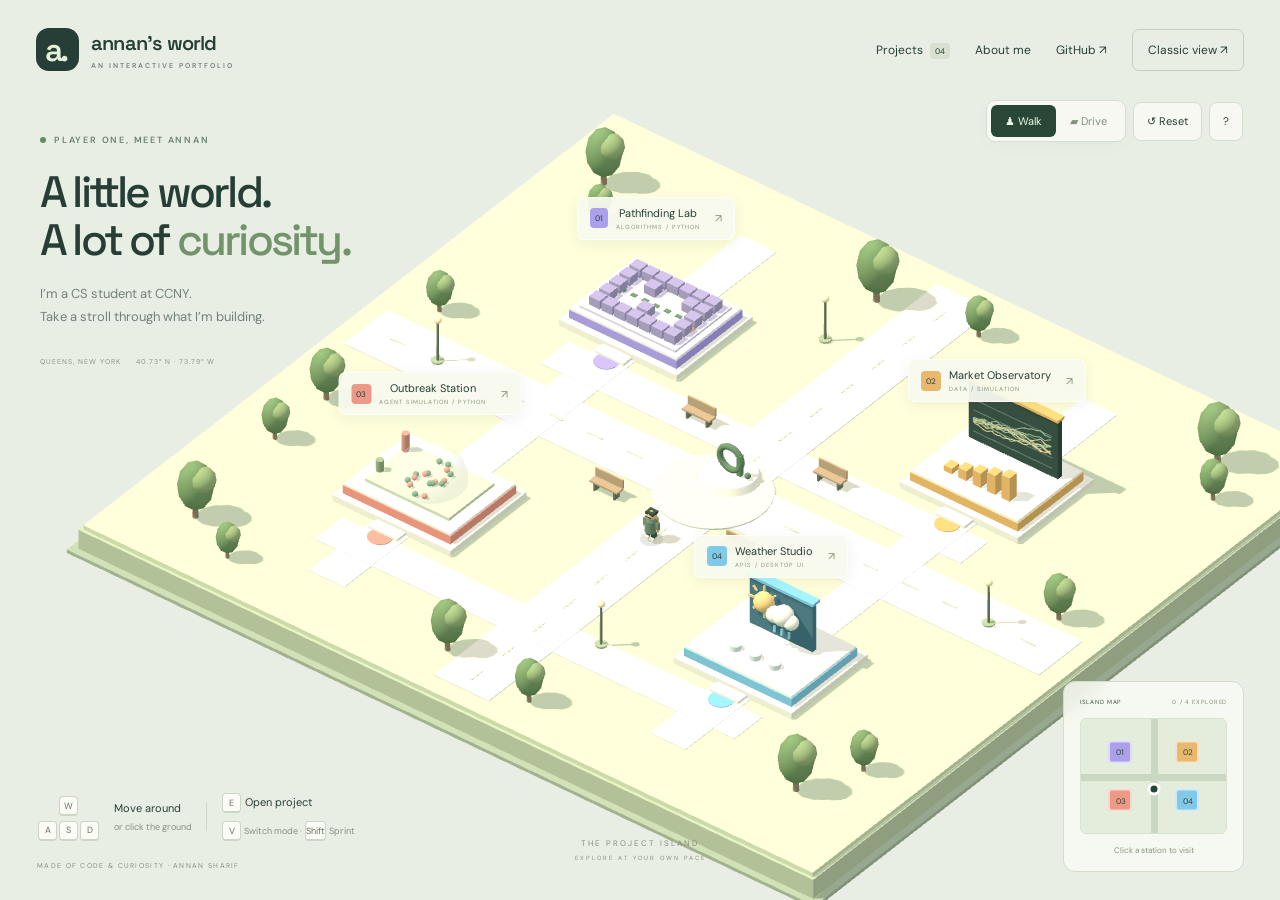
==== index.html @ a44e32b4 "Add files via upload" ====
<!doctype html>
<html lang="en"><head><meta charset="UTF-8"><meta name="viewport" content="width=device-width,initial-scale=1">
<script>
  // Phones start with the classic portfolio. An explicit choice opens 3D.
  const requestedView = new URLSearchParams(window.location.search).get('view');
  const isMobile = window.matchMedia('(pointer: coarse)').matches &&
    window.matchMedia('(max-width: 800px), (max-width: 1000px) and (max-height: 500px)').matches;
  if (isMobile && requestedView !== '3d') {
    const classicUrl = new URL('classic.html', window.location.href);
    classicUrl.search = window.location.search;
    classicUrl.hash = window.location.hash;
    window.location.replace(classicUrl.href);
  }
</script>
<meta name="theme-color" content="#e9eee5"><meta name="description" content="Explore Annan Sharif’s interactive 3D portfolio. Walk or drive between projects in algorithms, simulation, and APIs."><title>Annan’s World — Interactive Portfolio</title><link rel="stylesheet" href="world.css"></head><body>
<div id="world" tabindex="0" role="region" aria-label="3D project island. Use WASD or arrow keys to move, E to open a nearby project, and V to switch between walking and driving."></div>
<header class="topbar"><a class="brand" href="index.html"><span class="brand-icon">a.</span><span>annan’s world<small>AN INTERACTIVE PORTFOLIO</small></span></a><nav aria-label="Portfolio navigation"><button id="projects-button">Projects <span>04</span></button><button id="about-button">About me</button><a href="https://github.com/annan947" target="_blank" rel="noopener noreferrer">GitHub ↗</a><a class="classic-link" href="classic.html">Classic view ↗</a></nav></header>
<aside class="intro"><p class="eyebrow"><i></i> PLAYER ONE, MEET ANNAN</p><h1>A little world.<br>A lot of <em>curiosity.</em></h1><p>I’m a CS student at CCNY.<br>Take a stroll through what I’m building.</p><div class="intro-line"><span>QUEENS, NEW YORK</span><span>40.73° N · 73.79° W</span></div></aside>
<div id="labels" aria-label="Project stations"></div>
<div class="world-caption"><span>THE PROJECT ISLAND</span><span>EXPLORE AT YOUR OWN PACE</span></div>
<div class="toolbar"><div class="mode-picker" aria-label="Movement mode"><button id="walk" class="active" aria-pressed="true">♟ Walk</button><button id="drive" aria-pressed="false">▰ Drive</button></div><button id="reset" title="Return to the center">↺ <span>Reset</span></button><button id="soundless-help" aria-label="Show controls">?</button></div>
<div class="bottom-left"><div class="controls"><div><kbd>W</kbd><div><kbd>A</kbd><kbd>S</kbd><kbd>D</kbd></div></div><p>Move around<span>or click the ground</span></p><div class="control-divider"></div><p><kbd>E</kbd> Open project<span><kbd>V</kbd> Switch mode · <kbd>Shift</kbd> Sprint</span></p></div><span class="footnote">MADE OF CODE & CURIOSITY · ANNAN SHARIF</span></div>
<div id="nearby" hidden><span id="nearby-title"></span><button id="interact">Explore project <kbd>E</kbd> ↗</button></div>
<aside class="minimap"><div class="map-heading"><span>ISLAND MAP</span><span id="visited">0 / 4 EXPLORED</span></div><div class="map"><div class="map-road horizontal"></div><div class="map-road vertical"></div><div id="map-stations"></div><span id="map-player"></span></div><p>Click a station to visit</p></aside>
<div class="touch-pad" aria-label="Touch movement"><button data-key="ArrowUp" aria-label="Move forward">↑</button><div><button data-key="ArrowLeft" aria-label="Move left">←</button><button data-key="ArrowDown" aria-label="Move backward">↓</button><button data-key="ArrowRight" aria-label="Move right">→</button></div></div>
<div id="loading"><span class="loading-mark">a.</span><p id="loading-text">Growing a little world…</p><a href="classic.html">Prefer a regular portfolio? ↗</a></div>
<dialog id="details"><button class="close" aria-label="Close dialog">×</button><div id="dialog-content"></div></dialog>
<noscript><div class="no-js">This 3D world needs JavaScript. <a href="classic.html">View the classic portfolio →</a></div></noscript>
<script type="module" src="world.js"></script><script>setTimeout(()=>{const t=document.getElementById('loading-text');if(t)t.textContent='If the world is taking a while, try the classic portfolio below.'},15000)</script>
</body></html>
---- world.css ----
@import url('https://fonts.googleapis.com/css2?family=DM+Sans:wght@400;500;600;700&family=Space+Grotesk:wght@400;500;600;700&display=swap');
:root{--ink:#263e35;--muted:#738178;--paper:#f8faf4;--border:#d4ddd0}*{box-sizing:border-box}body{margin:0;color:var(--ink);background:#e9eee5;font-family:'DM Sans',Arial,sans-serif;overflow:hidden}button,a{-webkit-tap-highlight-color:transparent}button{font:inherit;color:inherit;cursor:pointer}a{color:inherit;text-decoration:none}button:focus-visible,a:focus-visible,#world:focus-visible{outline:3px solid #438a76;outline-offset:4px}#world{position:fixed;inset:0;outline:none}#world canvas{display:block;width:100%;height:100%;touch-action:none}.topbar{position:absolute;top:28px;left:36px;right:36px;display:flex;justify-content:space-between;align-items:center;z-index:4;gap:20px}.brand{display:flex;gap:12px;align-items:center;font-family:'Space Grotesk',sans-serif;font-weight:600;font-size:20px;letter-spacing:-.8px}.brand-icon{background:var(--ink);color:#e6f1d9;width:43px;height:43px;border-radius:13px;display:grid;place-items:center;font-size:32px;letter-spacing:-3px;padding-right:4px}.brand small{display:block;font-family:'DM Sans',sans-serif;font-size:7px;letter-spacing:2px;margin-top:5px;color:var(--muted)}nav{display:flex;align-items:center;gap:25px;font-size:12px}nav button{background:none;border:0;padding:8px 0}nav span{font-size:8px;padding:3px 5px;background:#d7e0d1;border-radius:4px;margin-left:4px}.classic-link{border:1px solid #c2cec0;border-radius:7px;padding:12px 15px}.intro{position:absolute;top:125px;left:40px;pointer-events:none;z-index:2;width:320px}.eyebrow{font-size:9px;letter-spacing:1.8px;font-weight:600;color:#6c8171;display:flex;gap:8px;align-items:center}.eyebrow i{width:6px;height:6px;border-radius:50%;background:#608c64}h1,h2,h3{font-family:'Space Grotesk',Arial,sans-serif}h1{font-size:44px;letter-spacing:-2.8px;font-weight:500;line-height:1.1;margin:22px 0 17px}h1 em{font-style:normal;color:#73936a}.intro>p:not(.eyebrow){font-size:13px;color:#738178;line-height:1.8}.intro-line{display:flex;gap:15px;padding-top:15px;font-size:7px;letter-spacing:1px;color:#899485}.world-caption{position:absolute;left:50%;bottom:38px;transform:translateX(-50%);text-align:center;pointer-events:none}.world-caption span{display:block;font-size:8px;letter-spacing:2px;color:#82917e;margin-top:6px}.world-caption span:last-child{font-size:6px}.toolbar{position:absolute;right:37px;top:100px;display:flex;gap:7px;align-items:center;z-index:4}.mode-picker{padding:4px;background:#f8faf4d9;border:1px solid #d3decf;display:flex;border-radius:9px;box-shadow:0 4px 15px #52694e08}.mode-picker button{border:0;background:none;font-size:11px;padding:9px 14px;border-radius:6px;color:#81917c}.mode-picker button.active{background:#294737;color:#f0f7e7}.toolbar>button{background:#f8faf4d9;border:1px solid #d3decf;border-radius:8px;height:39px;padding:0 13px;font-size:11px}.bottom-left{position:absolute;bottom:30px;left:37px}.controls{display:flex;align-items:center;gap:14px}.controls>div:first-child{text-align:center}kbd{font-family:inherit;font-size:9px;display:inline-grid;place-items:center;background:#fbfcf5;border:1px solid #ccd6c5;border-bottom-width:2px;border-radius:4px;min-width:19px;height:20px;margin:1px;color:#65735d}.controls p{font-size:11px;margin:0}.controls p span{display:block;font-size:9px;color:#84907e;margin-top:6px}.control-divider{height:28px;width:1px;background:#cdd7c6}.footnote{display:block;margin-top:19px;font-size:7px;letter-spacing:1.3px;color:#84917e}.minimap{position:absolute;bottom:28px;right:36px;background:#f9fbf3db;border:1px solid #d2ddcc;backdrop-filter:blur(8px);padding:16px;border-radius:12px;width:181px;z-index:3}.map-heading{display:flex;justify-content:space-between;font-size:6px;letter-spacing:.7px;color:#829079}.map-heading span:first-child{color:#425440}.map{position:relative;height:116px;background:#e4eddc;border:1px solid #d9e3d1;border-radius:6px;margin-top:12px;overflow:hidden}.map-road{position:absolute;background:#c9d7c3}.map-road.horizontal{left:0;right:0;top:48%;height:7px}.map-road.vertical{top:0;bottom:0;left:48%;width:7px}.map button{position:absolute;transform:translate(-50%,-50%);width:24px;height:23px;border-radius:4px;border:2px solid #fff9;font-size:8px;color:#344237}.map button:hover{outline:2px solid #688a58}#map-player{position:absolute;width:7px;height:7px;background:#234732;box-shadow:0 0 0 3px #fff;border-radius:50%;transform:translate(-50%,-50%);pointer-events:none}.minimap p{font-size:8px;text-align:center;margin:11px 0 0;color:#85947d}#labels{position:fixed;inset:0;pointer-events:none;z-index:2}.station-label{position:absolute;transform:translate(-50%,-100%);display:flex;align-items:center;gap:8px;border:1px solid #ffffffb0;background:#f8faf0f0;box-shadow:0 4px 14px #3b523c14;border-radius:7px;padding:8px 12px;white-space:nowrap;pointer-events:auto;transition:box-shadow .2s;font-size:11px}.station-label:hover{box-shadow:0 4px 20px #3b523c38}.station-label .number{font-size:8px;background:var(--station-color);padding:5px;border-radius:4px}.station-label small{display:block;font-size:6px;letter-spacing:1px;color:#87937d;text-align:left;margin-top:3px}.station-label>span:last-child{color:#829373;margin-left:7px}#nearby{position:absolute;left:50%;bottom:95px;transform:translateX(-50%);z-index:5;text-align:center;background:#233e31ed;color:#f6faef;padding:13px 16px;border-radius:12px;box-shadow:0 10px 30px #243c3522}#nearby>span{display:block;font-size:9px;letter-spacing:1px;margin-bottom:8px;color:#baccae}#nearby button{border:0;border-radius:6px;background:#d7ecb8;padding:9px 14px;font-size:12px;white-space:nowrap}#nearby kbd{margin-left:12px}.touch-pad{display:none}.no-js{position:fixed;inset:40% 10%;z-index:30;background:white;padding:30px}#loading{position:fixed;inset:0;background:#e9eee5;display:flex;flex-direction:column;align-items:center;justify-content:center;z-index:20;font-size:14px;transition:opacity .4s}#loading.hidden{opacity:0;pointer-events:none}#loading a{font-size:12px;text-decoration:underline;margin-top:20px;color:#728969}.loading-mark{font-family:'Space Grotesk',sans-serif;font-size:70px;letter-spacing:-8px;color:#43634d}dialog{color:var(--ink);background:#f8faf4;border:1px solid #cad8c2;border-radius:18px;padding:36px;width:min(540px,calc(100% - 30px));max-height:85dvh;box-shadow:0 25px 100px #19342633}dialog::backdrop{background:#213a325c;backdrop-filter:blur(7px)}.close{position:absolute;top:12px;right:14px;font-size:26px;background:none;border:0;color:#7d8b74}dialog h2{font-size:32px;letter-spacing:-1.4px;margin:16px 0}dialog p,dialog li{font-size:13px;line-height:1.8;color:#718069}dialog ul{padding-left:18px}dialog li{padding-bottom:8px}.chips{display:flex;gap:6px;flex-wrap:wrap;margin:20px 0}.chips span{border:1px solid #d7e1ce;font-size:9px;padding:6px 9px;border-radius:4px;color:#627654}.repo-link{display:flex;justify-content:space-between;background:#294737;color:#eff7e3;border-radius:7px;padding:14px 17px;margin-top:22px;font-size:13px}.note{font-size:10px!important;border-top:1px solid #dae3d2;padding-top:15px;margin-top:20px}.project-menu{display:grid;gap:8px;margin-top:20px}.project-row{display:flex;gap:12px;align-items:center;text-align:left;border:1px solid #dce4d3;border-radius:8px;padding:14px;background:#fff9}.project-row>span:first-child{padding:10px;border-radius:6px;font-size:11px}.project-row strong{font-size:13px}.project-row small{display:block;font-size:9px;color:#86917d;margin-top:5px}.project-row>span:last-child{margin-left:auto}.about-links{display:flex;gap:20px;margin-top:20px;font-size:12px;text-decoration:underline}@media(max-width:1000px){.intro{top:112px;width:230px}.intro h1{font-size:36px}.intro-line{display:none}.intro>p:not(.eyebrow){font-size:11px}.controls{gap:8px}.world-caption{display:none}.station-label{padding:7px 8px;font-size:10px}.station-label small{display:none}.station-label>span:last-child{display:none}}@media(max-width:650px){.topbar{top:18px;left:18px;right:18px;gap:10px}.brand{font-size:16px}.brand-icon{width:34px;height:34px;font-size:25px}.brand small{font-size:5px;letter-spacing:1px}nav{gap:13px;font-size:10px}nav span,.classic-link,nav #about-button{display:none}.intro{left:20px;top:88px;width:230px}.intro h1{font-size:31px;margin:12px 0;letter-spacing:-1.5px}.intro .eyebrow{font-size:7px;letter-spacing:1px}.intro>p:not(.eyebrow){font-size:10px;line-height:1.6}.toolbar{right:18px;top:85px;flex-direction:column;align-items:end;gap:5px}.mode-picker{display:flex;flex-direction:column}.mode-picker button{font-size:9px;padding:8px 10px}.toolbar>button{height:28px;padding:0 10px}.toolbar>button span{display:none}.bottom-left{display:none}.touch-pad{position:absolute;bottom:26px;left:19px;display:block;text-align:center;z-index:4;touch-action:none}.touch-pad button{border:1px solid #bacbb2;border-radius:9px;width:39px;height:39px;margin:2px;background:#f8fcf1dd;font-size:16px;touch-action:none;user-select:none}.touch-pad button:active{background:#bad59e}.minimap{right:18px;bottom:24px;width:135px;padding:10px;border-radius:9px}.map{height:90px;margin-top:8px}.map-heading{font-size:5px}.minimap p{font-size:7px}.station-label{font-size:8px;gap:5px;padding:6px}.station-label .number{font-size:6px;padding:3px}#nearby{bottom:145px;padding:10px}#nearby>span{font-size:8px}#nearby button{font-size:10px}.map button{width:21px;height:20px}dialog{padding:28px}dialog h2{font-size:27px}}@media(pointer:coarse) and (min-width:651px){.touch-pad{display:block;position:absolute;bottom:28px;left:30px;text-align:center;z-index:5}.touch-pad button{width:42px;height:42px;margin:3px;border:1px solid #bacbb2;background:#f8fcf1dd;border-radius:8px;touch-action:none}.bottom-left{display:none}}@media(prefers-reduced-motion:reduce){*{scroll-behavior:auto;transition:none!important}}
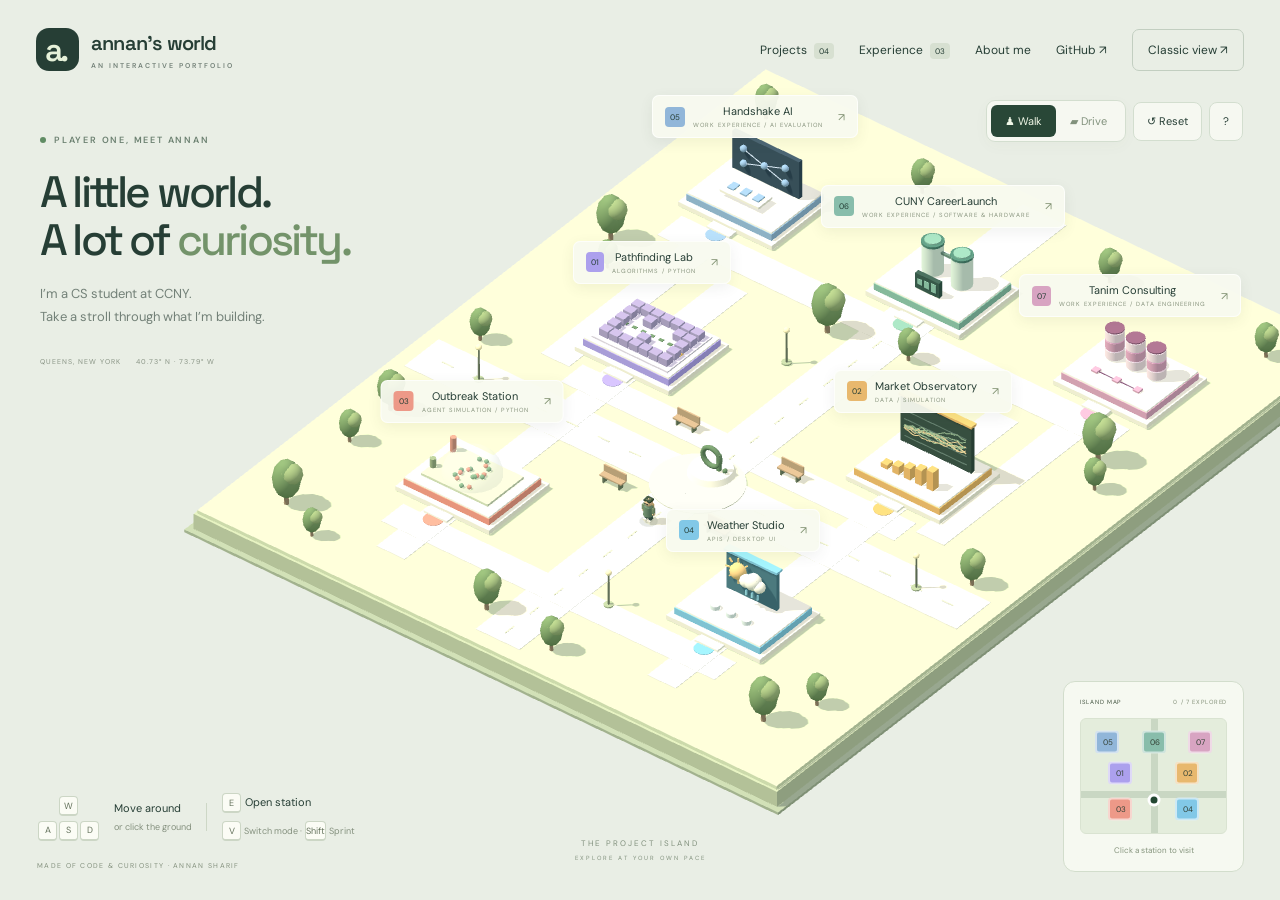
==== commit 8206f065: "Add files via upload" ====
--- a/index.html
+++ b/index.html
@@ -13,15 +13,15 @@
   }
 </script>
 <meta name="theme-color" content="#e9eee5"><meta name="description" content="Explore Annan Sharif’s interactive 3D portfolio. Walk or drive between projects in algorithms, simulation, and APIs."><title>Annan’s World — Interactive Portfolio</title><link rel="stylesheet" href="world.css"></head><body>
-<div id="world" tabindex="0" role="region" aria-label="3D project island. Use WASD or arrow keys to move, E to open a nearby project, and V to switch between walking and driving."></div>
-<header class="topbar"><a class="brand" href="index.html"><span class="brand-icon">a.</span><span>annan’s world<small>AN INTERACTIVE PORTFOLIO</small></span></a><nav aria-label="Portfolio navigation"><button id="projects-button">Projects <span>04</span></button><button id="about-button">About me</button><a href="https://github.com/annan947" target="_blank" rel="noopener noreferrer">GitHub ↗</a><a class="classic-link" href="classic.html">Classic view ↗</a></nav></header>
+<div id="world" tabindex="0" role="region" aria-label="3D portfolio island. Use WASD or arrow keys to move, E to open a nearby station, and V to switch between walking and driving."></div>
+<header class="topbar"><a class="brand" href="index.html"><span class="brand-icon">a.</span><span>annan’s world<small>AN INTERACTIVE PORTFOLIO</small></span></a><nav aria-label="Portfolio navigation"><button id="projects-button">Projects <span>04</span></button><button id="experience-button">Experience <span>03</span></button><button id="about-button">About me</button><a href="https://github.com/annan947" target="_blank" rel="noopener noreferrer">GitHub ↗</a><a class="classic-link" href="classic.html">Classic view ↗</a></nav></header>
 <aside class="intro"><p class="eyebrow"><i></i> PLAYER ONE, MEET ANNAN</p><h1>A little world.<br>A lot of <em>curiosity.</em></h1><p>I’m a CS student at CCNY.<br>Take a stroll through what I’m building.</p><div class="intro-line"><span>QUEENS, NEW YORK</span><span>40.73° N · 73.79° W</span></div></aside>
 <div id="labels" aria-label="Project stations"></div>
 <div class="world-caption"><span>THE PROJECT ISLAND</span><span>EXPLORE AT YOUR OWN PACE</span></div>
 <div class="toolbar"><div class="mode-picker" aria-label="Movement mode"><button id="walk" class="active" aria-pressed="true">♟ Walk</button><button id="drive" aria-pressed="false">▰ Drive</button></div><button id="reset" title="Return to the center">↺ <span>Reset</span></button><button id="soundless-help" aria-label="Show controls">?</button></div>
-<div class="bottom-left"><div class="controls"><div><kbd>W</kbd><div><kbd>A</kbd><kbd>S</kbd><kbd>D</kbd></div></div><p>Move around<span>or click the ground</span></p><div class="control-divider"></div><p><kbd>E</kbd> Open project<span><kbd>V</kbd> Switch mode · <kbd>Shift</kbd> Sprint</span></p></div><span class="footnote">MADE OF CODE & CURIOSITY · ANNAN SHARIF</span></div>
-<div id="nearby" hidden><span id="nearby-title"></span><button id="interact">Explore project <kbd>E</kbd> ↗</button></div>
-<aside class="minimap"><div class="map-heading"><span>ISLAND MAP</span><span id="visited">0 / 4 EXPLORED</span></div><div class="map"><div class="map-road horizontal"></div><div class="map-road vertical"></div><div id="map-stations"></div><span id="map-player"></span></div><p>Click a station to visit</p></aside>
+<div class="bottom-left"><div class="controls"><div><kbd>W</kbd><div><kbd>A</kbd><kbd>S</kbd><kbd>D</kbd></div></div><p>Move around<span>or click the ground</span></p><div class="control-divider"></div><p><kbd>E</kbd> Open station<span><kbd>V</kbd> Switch mode · <kbd>Shift</kbd> Sprint</span></p></div><span class="footnote">MADE OF CODE & CURIOSITY · ANNAN SHARIF</span></div>
+<div id="nearby" hidden><span id="nearby-title"></span><button id="interact">Explore station <kbd>E</kbd> ↗</button></div>
+<aside class="minimap"><div class="map-heading"><span>ISLAND MAP</span><span id="visited">0 / 7 EXPLORED</span></div><div class="map"><div class="map-road horizontal"></div><div class="map-road vertical"></div><div id="map-stations"></div><span id="map-player"></span></div><p>Click a station to visit</p></aside>
 <div class="touch-pad" aria-label="Touch movement"><button data-key="ArrowUp" aria-label="Move forward">↑</button><div><button data-key="ArrowLeft" aria-label="Move left">←</button><button data-key="ArrowDown" aria-label="Move backward">↓</button><button data-key="ArrowRight" aria-label="Move right">→</button></div></div>
 <div id="loading"><span class="loading-mark">a.</span><p id="loading-text">Growing a little world…</p><a href="classic.html">Prefer a regular portfolio? ↗</a></div>
 <dialog id="details"><button class="close" aria-label="Close dialog">×</button><div id="dialog-content"></div></dialog>
--- a/world.css
+++ b/world.css
@@ -1,2 +1,901 @@
 @import url('https://fonts.googleapis.com/css2?family=DM+Sans:wght@400;500;600;700&family=Space+Grotesk:wght@400;500;600;700&display=swap');
-:root{--ink:#263e35;--muted:#738178;--paper:#f8faf4;--border:#d4ddd0}*{box-sizing:border-box}body{margin:0;color:var(--ink);background:#e9eee5;font-family:'DM Sans',Arial,sans-serif;overflow:hidden}button,a{-webkit-tap-highlight-color:transparent}button{font:inherit;color:inherit;cursor:pointer}a{color:inherit;text-decoration:none}button:focus-visible,a:focus-visible,#world:focus-visible{outline:3px solid #438a76;outline-offset:4px}#world{position:fixed;inset:0;outline:none}#world canvas{display:block;width:100%;height:100%;touch-action:none}.topbar{position:absolute;top:28px;left:36px;right:36px;display:flex;justify-content:space-between;align-items:center;z-index:4;gap:20px}.brand{display:flex;gap:12px;align-items:center;font-family:'Space Grotesk',sans-serif;font-weight:600;font-size:20px;letter-spacing:-.8px}.brand-icon{background:var(--ink);color:#e6f1d9;width:43px;height:43px;border-radius:13px;display:grid;place-items:center;font-size:32px;letter-spacing:-3px;padding-right:4px}.brand small{display:block;font-family:'DM Sans',sans-serif;font-size:7px;letter-spacing:2px;margin-top:5px;color:var(--muted)}nav{display:flex;align-items:center;gap:25px;font-size:12px}nav button{background:none;border:0;padding:8px 0}nav span{font-size:8px;padding:3px 5px;background:#d7e0d1;border-radius:4px;margin-left:4px}.classic-link{border:1px solid #c2cec0;border-radius:7px;padding:12px 15px}.intro{position:absolute;top:125px;left:40px;pointer-events:none;z-index:2;width:320px}.eyebrow{font-size:9px;letter-spacing:1.8px;font-weight:600;color:#6c8171;display:flex;gap:8px;align-items:center}.eyebrow i{width:6px;height:6px;border-radius:50%;background:#608c64}h1,h2,h3{font-family:'Space Grotesk',Arial,sans-serif}h1{font-size:44px;letter-spacing:-2.8px;font-weight:500;line-height:1.1;margin:22px 0 17px}h1 em{font-style:normal;color:#73936a}.intro>p:not(.eyebrow){font-size:13px;color:#738178;line-height:1.8}.intro-line{display:flex;gap:15px;padding-top:15px;font-size:7px;letter-spacing:1px;color:#899485}.world-caption{position:absolute;left:50%;bottom:38px;transform:translateX(-50%);text-align:center;pointer-events:none}.world-caption span{display:block;font-size:8px;letter-spacing:2px;color:#82917e;margin-top:6px}.world-caption span:last-child{font-size:6px}.toolbar{position:absolute;right:37px;top:100px;display:flex;gap:7px;align-items:center;z-index:4}.mode-picker{padding:4px;background:#f8faf4d9;border:1px solid #d3decf;display:flex;border-radius:9px;box-shadow:0 4px 15px #52694e08}.mode-picker button{border:0;background:none;font-size:11px;padding:9px 14px;border-radius:6px;color:#81917c}.mode-picker button.active{background:#294737;color:#f0f7e7}.toolbar>button{background:#f8faf4d9;border:1px solid #d3decf;border-radius:8px;height:39px;padding:0 13px;font-size:11px}.bottom-left{position:absolute;bottom:30px;left:37px}.controls{display:flex;align-items:center;gap:14px}.controls>div:first-child{text-align:center}kbd{font-family:inherit;font-size:9px;display:inline-grid;place-items:center;background:#fbfcf5;border:1px solid #ccd6c5;border-bottom-width:2px;border-radius:4px;min-width:19px;height:20px;margin:1px;color:#65735d}.controls p{font-size:11px;margin:0}.controls p span{display:block;font-size:9px;color:#84907e;margin-top:6px}.control-divider{height:28px;width:1px;background:#cdd7c6}.footnote{display:block;margin-top:19px;font-size:7px;letter-spacing:1.3px;color:#84917e}.minimap{position:absolute;bottom:28px;right:36px;background:#f9fbf3db;border:1px solid #d2ddcc;backdrop-filter:blur(8px);padding:16px;border-radius:12px;width:181px;z-index:3}.map-heading{display:flex;justify-content:space-between;font-size:6px;letter-spacing:.7px;color:#829079}.map-heading span:first-child{color:#425440}.map{position:relative;height:116px;background:#e4eddc;border:1px solid #d9e3d1;border-radius:6px;margin-top:12px;overflow:hidden}.map-road{position:absolute;background:#c9d7c3}.map-road.horizontal{left:0;right:0;top:48%;height:7px}.map-road.vertical{top:0;bottom:0;left:48%;width:7px}.map button{position:absolute;transform:translate(-50%,-50%);width:24px;height:23px;border-radius:4px;border:2px solid #fff9;font-size:8px;color:#344237}.map button:hover{outline:2px solid #688a58}#map-player{position:absolute;width:7px;height:7px;background:#234732;box-shadow:0 0 0 3px #fff;border-radius:50%;transform:translate(-50%,-50%);pointer-events:none}.minimap p{font-size:8px;text-align:center;margin:11px 0 0;color:#85947d}#labels{position:fixed;inset:0;pointer-events:none;z-index:2}.station-label{position:absolute;transform:translate(-50%,-100%);display:flex;align-items:center;gap:8px;border:1px solid #ffffffb0;background:#f8faf0f0;box-shadow:0 4px 14px #3b523c14;border-radius:7px;padding:8px 12px;white-space:nowrap;pointer-events:auto;transition:box-shadow .2s;font-size:11px}.station-label:hover{box-shadow:0 4px 20px #3b523c38}.station-label .number{font-size:8px;background:var(--station-color);padding:5px;border-radius:4px}.station-label small{display:block;font-size:6px;letter-spacing:1px;color:#87937d;text-align:left;margin-top:3px}.station-label>span:last-child{color:#829373;margin-left:7px}#nearby{position:absolute;left:50%;bottom:95px;transform:translateX(-50%);z-index:5;text-align:center;background:#233e31ed;color:#f6faef;padding:13px 16px;border-radius:12px;box-shadow:0 10px 30px #243c3522}#nearby>span{display:block;font-size:9px;letter-spacing:1px;margin-bottom:8px;color:#baccae}#nearby button{border:0;border-radius:6px;background:#d7ecb8;padding:9px 14px;font-size:12px;white-space:nowrap}#nearby kbd{margin-left:12px}.touch-pad{display:none}.no-js{position:fixed;inset:40% 10%;z-index:30;background:white;padding:30px}#loading{position:fixed;inset:0;background:#e9eee5;display:flex;flex-direction:column;align-items:center;justify-content:center;z-index:20;font-size:14px;transition:opacity .4s}#loading.hidden{opacity:0;pointer-events:none}#loading a{font-size:12px;text-decoration:underline;margin-top:20px;color:#728969}.loading-mark{font-family:'Space Grotesk',sans-serif;font-size:70px;letter-spacing:-8px;color:#43634d}dialog{color:var(--ink);background:#f8faf4;border:1px solid #cad8c2;border-radius:18px;padding:36px;width:min(540px,calc(100% - 30px));max-height:85dvh;box-shadow:0 25px 100px #19342633}dialog::backdrop{background:#213a325c;backdrop-filter:blur(7px)}.close{position:absolute;top:12px;right:14px;font-size:26px;background:none;border:0;color:#7d8b74}dialog h2{font-size:32px;letter-spacing:-1.4px;margin:16px 0}dialog p,dialog li{font-size:13px;line-height:1.8;color:#718069}dialog ul{padding-left:18px}dialog li{padding-bottom:8px}.chips{display:flex;gap:6px;flex-wrap:wrap;margin:20px 0}.chips span{border:1px solid #d7e1ce;font-size:9px;padding:6px 9px;border-radius:4px;color:#627654}.repo-link{display:flex;justify-content:space-between;background:#294737;color:#eff7e3;border-radius:7px;padding:14px 17px;margin-top:22px;font-size:13px}.note{font-size:10px!important;border-top:1px solid #dae3d2;padding-top:15px;margin-top:20px}.project-menu{display:grid;gap:8px;margin-top:20px}.project-row{display:flex;gap:12px;align-items:center;text-align:left;border:1px solid #dce4d3;border-radius:8px;padding:14px;background:#fff9}.project-row>span:first-child{padding:10px;border-radius:6px;font-size:11px}.project-row strong{font-size:13px}.project-row small{display:block;font-size:9px;color:#86917d;margin-top:5px}.project-row>span:last-child{margin-left:auto}.about-links{display:flex;gap:20px;margin-top:20px;font-size:12px;text-decoration:underline}@media(max-width:1000px){.intro{top:112px;width:230px}.intro h1{font-size:36px}.intro-line{display:none}.intro>p:not(.eyebrow){font-size:11px}.controls{gap:8px}.world-caption{display:none}.station-label{padding:7px 8px;font-size:10px}.station-label small{display:none}.station-label>span:last-child{display:none}}@media(max-width:650px){.topbar{top:18px;left:18px;right:18px;gap:10px}.brand{font-size:16px}.brand-icon{width:34px;height:34px;font-size:25px}.brand small{font-size:5px;letter-spacing:1px}nav{gap:13px;font-size:10px}nav span,.classic-link,nav #about-button{display:none}.intro{left:20px;top:88px;width:230px}.intro h1{font-size:31px;margin:12px 0;letter-spacing:-1.5px}.intro .eyebrow{font-size:7px;letter-spacing:1px}.intro>p:not(.eyebrow){font-size:10px;line-height:1.6}.toolbar{right:18px;top:85px;flex-direction:column;align-items:end;gap:5px}.mode-picker{display:flex;flex-direction:column}.mode-picker button{font-size:9px;padding:8px 10px}.toolbar>button{height:28px;padding:0 10px}.toolbar>button span{display:none}.bottom-left{display:none}.touch-pad{position:absolute;bottom:26px;left:19px;display:block;text-align:center;z-index:4;touch-action:none}.touch-pad button{border:1px solid #bacbb2;border-radius:9px;width:39px;height:39px;margin:2px;background:#f8fcf1dd;font-size:16px;touch-action:none;user-select:none}.touch-pad button:active{background:#bad59e}.minimap{right:18px;bottom:24px;width:135px;padding:10px;border-radius:9px}.map{height:90px;margin-top:8px}.map-heading{font-size:5px}.minimap p{font-size:7px}.station-label{font-size:8px;gap:5px;padding:6px}.station-label .number{font-size:6px;padding:3px}#nearby{bottom:145px;padding:10px}#nearby>span{font-size:8px}#nearby button{font-size:10px}.map button{width:21px;height:20px}dialog{padding:28px}dialog h2{font-size:27px}}@media(pointer:coarse) and (min-width:651px){.touch-pad{display:block;position:absolute;bottom:28px;left:30px;text-align:center;z-index:5}.touch-pad button{width:42px;height:42px;margin:3px;border:1px solid #bacbb2;background:#f8fcf1dd;border-radius:8px;touch-action:none}.bottom-left{display:none}}@media(prefers-reduced-motion:reduce){*{scroll-behavior:auto;transition:none!important}}
+
+:root {
+    --ink: #263e35;
+    --muted: #738178;
+    --paper: #f8faf4;
+    --border: #d4ddd0
+}
+
+* {
+    box-sizing: border-box
+}
+
+body {
+    margin: 0;
+    color: var(--ink);
+    background: #e9eee5;
+    font-family: 'DM Sans', Arial, sans-serif;
+    overflow: hidden
+}
+
+button,
+a {
+    -webkit-tap-highlight-color: transparent
+}
+
+button {
+    font: inherit;
+    color: inherit;
+    cursor: pointer
+}
+
+a {
+    color: inherit;
+    text-decoration: none
+}
+
+button:focus-visible,
+a:focus-visible,
+#world:focus-visible {
+    outline: 3px solid #438a76;
+    outline-offset: 4px
+}
+
+#world {
+    position: fixed;
+    inset: 0;
+    outline: none
+}
+
+#world canvas {
+    display: block;
+    width: 100%;
+    height: 100%;
+    touch-action: none
+}
+
+.topbar {
+    position: absolute;
+    top: 28px;
+    left: 36px;
+    right: 36px;
+    display: flex;
+    justify-content: space-between;
+    align-items: center;
+    z-index: 4;
+    gap: 20px
+}
+
+.brand {
+    display: flex;
+    gap: 12px;
+    align-items: center;
+    font-family: 'Space Grotesk', sans-serif;
+    font-weight: 600;
+    font-size: 20px;
+    letter-spacing: -.8px
+}
+
+.brand-icon {
+    background: var(--ink);
+    color: #e6f1d9;
+    width: 43px;
+    height: 43px;
+    border-radius: 13px;
+    display: grid;
+    place-items: center;
+    font-size: 32px;
+    letter-spacing: -3px;
+    padding-right: 4px
+}
+
+.brand small {
+    display: block;
+    font-family: 'DM Sans', sans-serif;
+    font-size: 7px;
+    letter-spacing: 2px;
+    margin-top: 5px;
+    color: var(--muted)
+}
+
+nav {
+    display: flex;
+    align-items: center;
+    gap: 25px;
+    font-size: 12px
+}
+
+nav button {
+    background: none;
+    border: 0;
+    padding: 8px 0
+}
+
+nav span {
+    font-size: 8px;
+    padding: 3px 5px;
+    background: #d7e0d1;
+    border-radius: 4px;
+    margin-left: 4px
+}
+
+.classic-link {
+    border: 1px solid #c2cec0;
+    border-radius: 7px;
+    padding: 12px 15px
+}
+
+.intro {
+    position: absolute;
+    top: 125px;
+    left: 40px;
+    pointer-events: none;
+    z-index: 2;
+    width: 320px
+}
+
+.eyebrow {
+    font-size: 9px;
+    letter-spacing: 1.8px;
+    font-weight: 600;
+    color: #6c8171;
+    display: flex;
+    gap: 8px;
+    align-items: center
+}
+
+.eyebrow i {
+    width: 6px;
+    height: 6px;
+    border-radius: 50%;
+    background: #608c64
+}
+
+h1,
+h2,
+h3 {
+    font-family: 'Space Grotesk', Arial, sans-serif
+}
+
+h1 {
+    font-size: 44px;
+    letter-spacing: -2.8px;
+    font-weight: 500;
+    line-height: 1.1;
+    margin: 22px 0 17px
+}
+
+h1 em {
+    font-style: normal;
+    color: #73936a
+}
+
+.intro>p:not(.eyebrow) {
+    font-size: 13px;
+    color: #738178;
+    line-height: 1.8
+}
+
+.intro-line {
+    display: flex;
+    gap: 15px;
+    padding-top: 15px;
+    font-size: 7px;
+    letter-spacing: 1px;
+    color: #899485
+}
+
+.world-caption {
+    position: absolute;
+    left: 50%;
+    bottom: 38px;
+    transform: translateX(-50%);
+    text-align: center;
+    pointer-events: none
+}
+
+.world-caption span {
+    display: block;
+    font-size: 8px;
+    letter-spacing: 2px;
+    color: #82917e;
+    margin-top: 6px
+}
+
+.world-caption span:last-child {
+    font-size: 6px
+}
+
+.toolbar {
+    position: absolute;
+    right: 37px;
+    top: 100px;
+    display: flex;
+    gap: 7px;
+    align-items: center;
+    z-index: 4
+}
+
+.mode-picker {
+    padding: 4px;
+    background: #f8faf4d9;
+    border: 1px solid #d3decf;
+    display: flex;
+    border-radius: 9px;
+    box-shadow: 0 4px 15px #52694e08
+}
+
+.mode-picker button {
+    border: 0;
+    background: none;
+    font-size: 11px;
+    padding: 9px 14px;
+    border-radius: 6px;
+    color: #81917c
+}
+
+.mode-picker button.active {
+    background: #294737;
+    color: #f0f7e7
+}
+
+.toolbar>button {
+    background: #f8faf4d9;
+    border: 1px solid #d3decf;
+    border-radius: 8px;
+    height: 39px;
+    padding: 0 13px;
+    font-size: 11px
+}
+
+.bottom-left {
+    position: absolute;
+    bottom: 30px;
+    left: 37px
+}
+
+.controls {
+    display: flex;
+    align-items: center;
+    gap: 14px
+}
+
+.controls>div:first-child {
+    text-align: center
+}
+
+kbd {
+    font-family: inherit;
+    font-size: 9px;
+    display: inline-grid;
+    place-items: center;
+    background: #fbfcf5;
+    border: 1px solid #ccd6c5;
+    border-bottom-width: 2px;
+    border-radius: 4px;
+    min-width: 19px;
+    height: 20px;
+    margin: 1px;
+    color: #65735d
+}
+
+.controls p {
+    font-size: 11px;
+    margin: 0
+}
+
+.controls p span {
+    display: block;
+    font-size: 9px;
+    color: #84907e;
+    margin-top: 6px
+}
+
+.control-divider {
+    height: 28px;
+    width: 1px;
+    background: #cdd7c6
+}
+
+.footnote {
+    display: block;
+    margin-top: 19px;
+    font-size: 7px;
+    letter-spacing: 1.3px;
+    color: #84917e
+}
+
+.minimap {
+    position: absolute;
+    bottom: 28px;
+    right: 36px;
+    background: #f9fbf3db;
+    border: 1px solid #d2ddcc;
+    backdrop-filter: blur(8px);
+    padding: 16px;
+    border-radius: 12px;
+    width: 181px;
+    z-index: 3
+}
+
+.map-heading {
+    display: flex;
+    justify-content: space-between;
+    font-size: 6px;
+    letter-spacing: .7px;
+    color: #829079
+}
+
+.map-heading span:first-child {
+    color: #425440
+}
+
+.map {
+    position: relative;
+    height: 116px;
+    background: #e4eddc;
+    border: 1px solid #d9e3d1;
+    border-radius: 6px;
+    margin-top: 12px;
+    overflow: hidden
+}
+
+.map-road {
+    position: absolute;
+    background: #c9d7c3
+}
+
+.map-road.horizontal {
+    left: 0;
+    right: 0;
+    top: 48%;
+    height: 7px
+}
+
+.map-road.vertical {
+    top: 0;
+    bottom: 0;
+    left: 48%;
+    width: 7px
+}
+
+.map button {
+    position: absolute;
+    transform: translate(-50%, -50%);
+    width: 24px;
+    height: 23px;
+    border-radius: 4px;
+    border: 2px solid #fff9;
+    font-size: 8px;
+    color: #344237
+}
+
+.map button:hover {
+    outline: 2px solid #688a58
+}
+
+#map-player {
+    position: absolute;
+    width: 7px;
+    height: 7px;
+    background: #234732;
+    box-shadow: 0 0 0 3px #fff;
+    border-radius: 50%;
+    transform: translate(-50%, -50%);
+    pointer-events: none
+}
+
+.minimap p {
+    font-size: 8px;
+    text-align: center;
+    margin: 11px 0 0;
+    color: #85947d
+}
+
+#labels {
+    position: fixed;
+    inset: 0;
+    pointer-events: none;
+    z-index: 2
+}
+
+.station-label {
+    position: absolute;
+    transform: translate(-50%, -100%);
+    display: flex;
+    align-items: center;
+    gap: 8px;
+    border: 1px solid #ffffffb0;
+    background: #f8faf0f0;
+    box-shadow: 0 4px 14px #3b523c14;
+    border-radius: 7px;
+    padding: 8px 12px;
+    white-space: nowrap;
+    pointer-events: auto;
+    transition: box-shadow .2s;
+    font-size: 11px
+}
+
+.station-label:hover {
+    box-shadow: 0 4px 20px #3b523c38
+}
+
+.station-label .number {
+    font-size: 8px;
+    background: var(--station-color);
+    padding: 5px;
+    border-radius: 4px
+}
+
+.station-label small {
+    display: block;
+    font-size: 6px;
+    letter-spacing: 1px;
+    color: #87937d;
+    text-align: left;
+    margin-top: 3px
+}
+
+.station-label>span:last-child {
+    color: #829373;
+    margin-left: 7px
+}
+
+#nearby {
+    position: absolute;
+    left: 50%;
+    bottom: 95px;
+    transform: translateX(-50%);
+    z-index: 5;
+    text-align: center;
+    background: #233e31ed;
+    color: #f6faef;
+    padding: 13px 16px;
+    border-radius: 12px;
+    box-shadow: 0 10px 30px #243c3522
+}
+
+#nearby>span {
+    display: block;
+    font-size: 9px;
+    letter-spacing: 1px;
+    margin-bottom: 8px;
+    color: #baccae
+}
+
+#nearby button {
+    border: 0;
+    border-radius: 6px;
+    background: #d7ecb8;
+    padding: 9px 14px;
+    font-size: 12px;
+    white-space: nowrap
+}
+
+#nearby kbd {
+    margin-left: 12px
+}
+
+.touch-pad {
+    display: none
+}
+
+.no-js {
+    position: fixed;
+    inset: 40% 10%;
+    z-index: 30;
+    background: white;
+    padding: 30px
+}
+
+#loading {
+    position: fixed;
+    inset: 0;
+    background: #e9eee5;
+    display: flex;
+    flex-direction: column;
+    align-items: center;
+    justify-content: center;
+    z-index: 20;
+    font-size: 14px;
+    transition: opacity .4s
+}
+
+#loading.hidden {
+    opacity: 0;
+    pointer-events: none
+}
+
+#loading a {
+    font-size: 12px;
+    text-decoration: underline;
+    margin-top: 20px;
+    color: #728969
+}
+
+.loading-mark {
+    font-family: 'Space Grotesk', sans-serif;
+    font-size: 70px;
+    letter-spacing: -8px;
+    color: #43634d
+}
+
+dialog {
+    color: var(--ink);
+    background: #f8faf4;
+    border: 1px solid #cad8c2;
+    border-radius: 18px;
+    padding: 36px;
+    width: min(540px, calc(100% - 30px));
+    max-height: 85dvh;
+    box-shadow: 0 25px 100px #19342633
+}
+
+dialog::backdrop {
+    background: #213a325c;
+    backdrop-filter: blur(7px)
+}
+
+.close {
+    position: absolute;
+    top: 12px;
+    right: 14px;
+    font-size: 26px;
+    background: none;
+    border: 0;
+    color: #7d8b74
+}
+
+dialog h2 {
+    font-size: 32px;
+    letter-spacing: -1.4px;
+    margin: 16px 0
+}
+
+dialog p,
+dialog li {
+    font-size: 13px;
+    line-height: 1.8;
+    color: #718069
+}
+
+dialog ul {
+    padding-left: 18px
+}
+
+dialog li {
+    padding-bottom: 8px
+}
+
+.chips {
+    display: flex;
+    gap: 6px;
+    flex-wrap: wrap;
+    margin: 20px 0
+}
+
+.chips span {
+    border: 1px solid #d7e1ce;
+    font-size: 9px;
+    padding: 6px 9px;
+    border-radius: 4px;
+    color: #627654
+}
+
+.repo-link {
+    display: flex;
+    justify-content: space-between;
+    background: #294737;
+    color: #eff7e3;
+    border-radius: 7px;
+    padding: 14px 17px;
+    margin-top: 22px;
+    font-size: 13px
+}
+
+.note {
+    font-size: 10px !important;
+    border-top: 1px solid #dae3d2;
+    padding-top: 15px;
+    margin-top: 20px
+}
+
+.project-menu {
+    display: grid;
+    gap: 8px;
+    margin-top: 20px
+}
+
+.project-row {
+    display: flex;
+    gap: 12px;
+    align-items: center;
+    text-align: left;
+    border: 1px solid #dce4d3;
+    border-radius: 8px;
+    padding: 14px;
+    background: #fff9
+}
+
+.project-row>span:first-child {
+    padding: 10px;
+    border-radius: 6px;
+    font-size: 11px
+}
+
+.project-row strong {
+    font-size: 13px
+}
+
+.project-row small {
+    display: block;
+    font-size: 9px;
+    color: #86917d;
+    margin-top: 5px
+}
+
+.project-row>span:last-child {
+    margin-left: auto
+}
+
+.about-links {
+    display: flex;
+    gap: 20px;
+    margin-top: 20px;
+    font-size: 12px;
+    text-decoration: underline
+}
+
+@media(max-width:1000px) {
+    .intro {
+        top: 112px;
+        width: 230px
+    }
+
+    .intro h1 {
+        font-size: 36px
+    }
+
+    .intro-line {
+        display: none
+    }
+
+    .intro>p:not(.eyebrow) {
+        font-size: 11px
+    }
+
+    .controls {
+        gap: 8px
+    }
+
+    .world-caption {
+        display: none
+    }
+
+    .station-label {
+        padding: 7px 8px;
+        font-size: 10px
+    }
+
+    .station-label small {
+        display: none
+    }
+
+    .station-label>span:last-child {
+        display: none
+    }
+}
+
+@media(max-width:650px) {
+    .topbar {
+        top: 18px;
+        left: 18px;
+        right: 18px;
+        gap: 10px
+    }
+
+    .brand {
+        font-size: 16px
+    }
+
+    .brand-icon {
+        width: 34px;
+        height: 34px;
+        font-size: 25px
+    }
+
+    .brand small {
+        font-size: 5px;
+        letter-spacing: 1px
+    }
+
+    nav {
+        gap: 13px;
+        font-size: 10px
+    }
+
+    nav span,
+    .classic-link,
+    nav #about-button {
+        display: none
+    }
+
+    .intro {
+        left: 20px;
+        top: 88px;
+        width: 230px
+    }
+
+    .intro h1 {
+        font-size: 31px;
+        margin: 12px 0;
+        letter-spacing: -1.5px
+    }
+
+    .intro .eyebrow {
+        font-size: 7px;
+        letter-spacing: 1px
+    }
+
+    .intro>p:not(.eyebrow) {
+        font-size: 10px;
+        line-height: 1.6
+    }
+
+    .toolbar {
+        right: 18px;
+        top: 85px;
+        flex-direction: column;
+        align-items: end;
+        gap: 5px
+    }
+
+    .mode-picker {
+        display: flex;
+        flex-direction: column
+    }
+
+    .mode-picker button {
+        font-size: 9px;
+        padding: 8px 10px
+    }
+
+    .toolbar>button {
+        height: 28px;
+        padding: 0 10px
+    }
+
+    .toolbar>button span {
+        display: none
+    }
+
+    .bottom-left {
+        display: none
+    }
+
+    .touch-pad {
+        position: absolute;
+        bottom: 26px;
+        left: 19px;
+        display: block;
+        text-align: center;
+        z-index: 4;
+        touch-action: none
+    }
+
+    .touch-pad button {
+        border: 1px solid #bacbb2;
+        border-radius: 9px;
+        width: 39px;
+        height: 39px;
+        margin: 2px;
+        background: #f8fcf1dd;
+        font-size: 16px;
+        touch-action: none;
+        user-select: none
+    }
+
+    .touch-pad button:active {
+        background: #bad59e
+    }
+
+    .minimap {
+        right: 18px;
+        bottom: 24px;
+        width: 135px;
+        padding: 10px;
+        border-radius: 9px
+    }
+
+    .map {
+        height: 90px;
+        margin-top: 8px
+    }
+
+    .map-heading {
+        font-size: 5px
+    }
+
+    .minimap p {
+        font-size: 7px
+    }
+
+    .station-label {
+        font-size: 8px;
+        gap: 5px;
+        padding: 6px
+    }
+
+    .station-label .number {
+        font-size: 6px;
+        padding: 3px
+    }
+
+    #nearby {
+        bottom: 145px;
+        padding: 10px
+    }
+
+    #nearby>span {
+        font-size: 8px
+    }
+
+    #nearby button {
+        font-size: 10px
+    }
+
+    .map button {
+        width: 21px;
+        height: 20px
+    }
+
+    dialog {
+        padding: 28px
+    }
+
+    dialog h2 {
+        font-size: 27px
+    }
+}
+
+@media(pointer:coarse) and (min-width:651px) {
+    .touch-pad {
+        display: block;
+        position: absolute;
+        bottom: 28px;
+        left: 30px;
+        text-align: center;
+        z-index: 5
+    }
+
+    .touch-pad button {
+        width: 42px;
+        height: 42px;
+        margin: 3px;
+        border: 1px solid #bacbb2;
+        background: #f8fcf1dd;
+        border-radius: 8px;
+        touch-action: none
+    }
+
+    .bottom-left {
+        display: none
+    }
+}
+
+@media(prefers-reduced-motion:reduce) {
+    * {
+        scroll-behavior: auto;
+        transition: none !important
+    }
+}
+
+/* Keep both work menus available on smaller screens. */
+@media (max-width:650px) {
+  .topbar nav { gap: 10px; }
+  .topbar nav > a[target="_blank"] { display: none; }
+  .station-label { max-width: 145px; white-space: normal; text-align: left; }
+}
+
+.map-road.horizontal { top: 62.8%; }
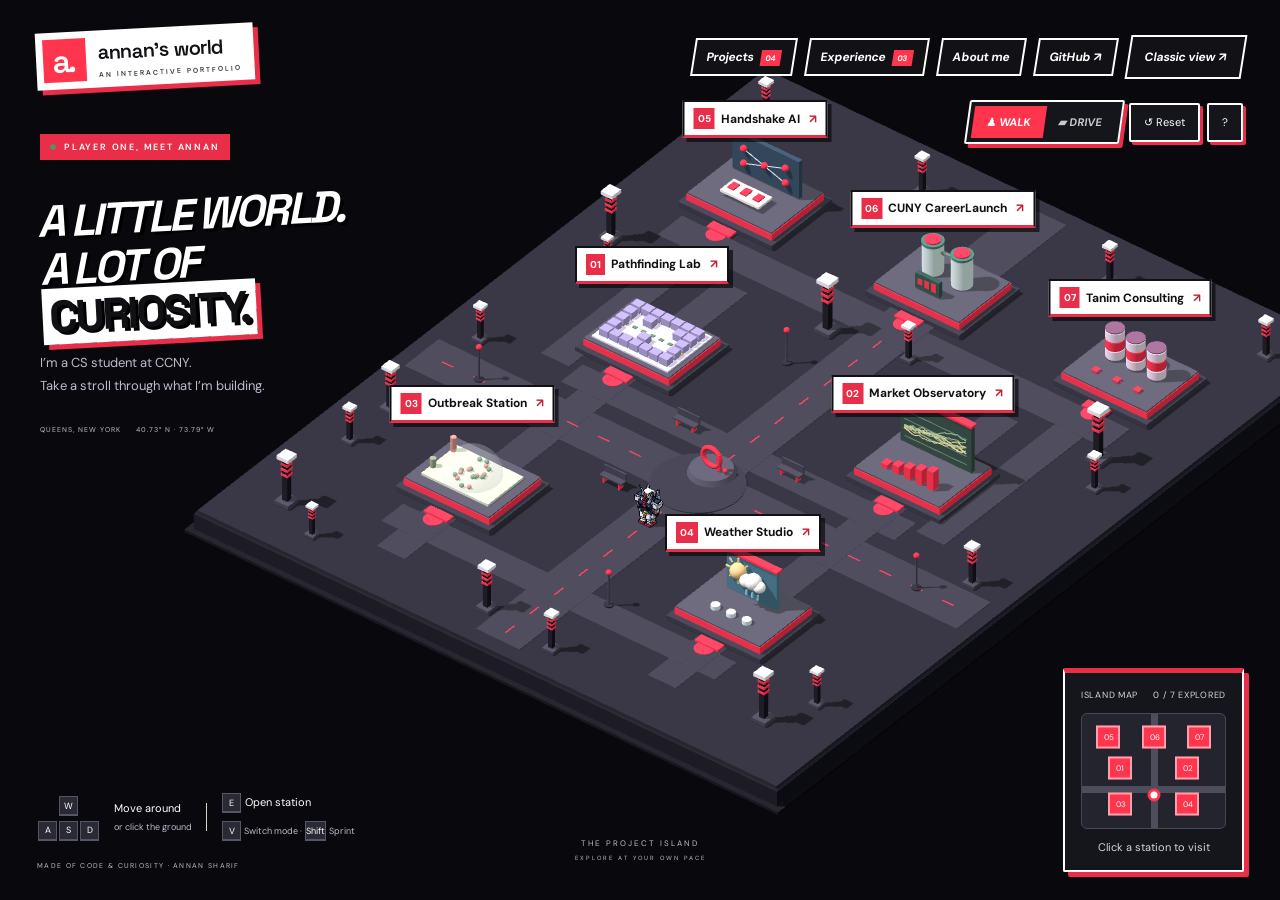
==== commit 4ba21f80: "Add files via upload" ====
--- a/index.html
+++ b/index.html
@@ -12,7 +12,7 @@
     window.location.replace(classicUrl.href);
   }
 </script>
-<meta name="theme-color" content="#e9eee5"><meta name="description" content="Explore Annan Sharif’s interactive 3D portfolio. Walk or drive between projects in algorithms, simulation, and APIs."><title>Annan’s World — Interactive Portfolio</title><link rel="stylesheet" href="world.css"></head><body>
+<meta name="theme-color" content="#e9eee5"><meta name="description" content="Explore Annan Sharif’s interactive 3D portfolio. Walk or drive between projects in algorithms, simulation, and APIs."><title>Annan’s World — Interactive Portfolio</title><link rel="stylesheet" href="world.css?v=20261005-mecha-final"></head><body>
 <div id="world" tabindex="0" role="region" aria-label="3D portfolio island. Use WASD or arrow keys to move, E to open a nearby station, and V to switch between walking and driving."></div>
 <header class="topbar"><a class="brand" href="index.html"><span class="brand-icon">a.</span><span>annan’s world<small>AN INTERACTIVE PORTFOLIO</small></span></a><nav aria-label="Portfolio navigation"><button id="projects-button">Projects <span>04</span></button><button id="experience-button">Experience <span>03</span></button><button id="about-button">About me</button><a href="https://github.com/annan947" target="_blank" rel="noopener noreferrer">GitHub ↗</a><a class="classic-link" href="classic.html">Classic view ↗</a></nav></header>
 <aside class="intro"><p class="eyebrow"><i></i> PLAYER ONE, MEET ANNAN</p><h1>A little world.<br>A lot of <em>curiosity.</em></h1><p>I’m a CS student at CCNY.<br>Take a stroll through what I’m building.</p><div class="intro-line"><span>QUEENS, NEW YORK</span><span>40.73° N · 73.79° W</span></div></aside>
@@ -26,5 +26,5 @@
 <div id="loading"><span class="loading-mark">a.</span><p id="loading-text">Growing a little world…</p><a href="classic.html">Prefer a regular portfolio? ↗</a></div>
 <dialog id="details"><button class="close" aria-label="Close dialog">×</button><div id="dialog-content"></div></dialog>
 <noscript><div class="no-js">This 3D world needs JavaScript. <a href="classic.html">View the classic portfolio →</a></div></noscript>
-<script type="module" src="world.js"></script><script>setTimeout(()=>{const t=document.getElementById('loading-text');if(t)t.textContent='If the world is taking a while, try the classic portfolio below.'},15000)</script>
+<script type="module" src="world.js?v=20261005-mecha-final"></script><script>setTimeout(()=>{const t=document.getElementById('loading-text');if(t)t.textContent='If the world is taking a while, try the classic portfolio below.'},15000)</script>
 </body></html>
--- a/world.css
+++ b/world.css
@@ -899,3 +899,54 @@
 }
 
 .map-road.horizontal { top: 62.8%; }
+
+/* Combat HUD theme */
+:root { --ink:#fff; --muted:#b8b8c8; --paper:#17171f; --border:#444450; }
+body { background:#09090d; color:#fff; }
+.brand-icon { background:#ff354d; color:#fff; border-radius:2px; }
+.brand small,.eyebrow,.intro>p:not(.eyebrow),.intro-line,.world-caption span,.controls p span,.footnote { color:#bcbccc; }
+h1 { font-weight:700; text-transform:uppercase; font-style:italic; }
+h1 em { color:#ff354d; }
+nav span { background:#ff354d; color:#fff; border-radius:0; }
+.classic-link { border-color:#ff354d; border-radius:0; }
+.mode-picker,.toolbar>button,.minimap,.station-label,#nearby { background:#17171fed; border-color:#4a4a59; border-radius:2px; box-shadow:0 8px 24px #0007; }
+.mode-picker button { color:#c8c8d2; border-radius:0; }.mode-picker button.active { background:#ff354d; color:white; }
+.station-label { border-left:3px solid #ff354d; color:#fff; }.station-label small,.station-label>span:last-child { color:#c2c2ce; }.station-label .number { color:white; border-radius:0; }
+.map-heading,.map-heading span:first-child,.minimap p { color:#d5d5df; }.map { background:#24242e; border-color:#484854; }.map-road { background:#4d4d5c; }.map button { color:#fff; border-color:#fff8; border-radius:0; }.map button:hover { outline-color:#fff; }#map-player { background:#fff; box-shadow:0 0 0 3px #ff354d; }
+#nearby>span { color:#fff; }#nearby button,.repo-link { background:#ff354d; color:#fff; border-radius:0; }
+kbd { background:#2a2a35; border-color:#555565; color:#fff; border-radius:0; }
+.touch-pad button { background:#24242ef2; color:#fff; border-color:#ff354d; border-radius:2px; }.touch-pad button:active { background:#ff354d; }
+#loading { background:#09090d; color:#fff; }.loading-mark { color:#ff354d; }#loading a { color:#fff; }
+dialog { background:#17171f; color:#fff; border-color:#ff354d; border-radius:2px; border-top-width:4px; }dialog::backdrop { background:#000b; }dialog p,dialog li { color:#c3c3cf; }.close { color:#fff; }.chips span { color:#fff; border-color:#555563; border-radius:0; }.note { border-color:#444451; }.project-row { background:#24242d; color:#fff; border-color:#494955; border-radius:0; }.project-row small { color:#c4c4d0; }.project-row>span:first-child { color:#fff; border-radius:0; }
+button:focus-visible,a:focus-visible,#world:focus-visible { outline-color:#ff6175; }
+
+/* Comic HUD: angled command tabs, paper labels, and heavy ink borders. */
+.topbar { gap:16px; }
+.brand { background:white; color:#101015; padding:7px 13px 7px 7px; transform:rotate(-3deg); box-shadow:5px 5px 0 #e82e48; }
+.brand small { color:#383843; }.brand-icon { border-radius:0; }
+nav { gap:12px; }nav button,nav>a { background:#111116; border:2px solid white; padding:9px 12px; transform:skew(-9deg); color:#fff; font-weight:700; }
+nav button:hover,nav>a:hover { background:#e82e48; }.classic-link { border:2px solid white; }
+.intro h1 { line-height:1.08; text-shadow:3px 3px 0 #000; transform:rotate(-3deg); }
+.intro h1 em { background:white; color:#101015; padding:0 7px; box-shadow:5px 5px 0 #e82e48; }
+.intro .eyebrow { background:#e82e48; color:white; padding:7px 10px; display:inline-flex; }
+.mode-picker { border:2px solid white; transform:skew(-8deg); box-shadow:4px 4px 0 #e82e48; }
+.mode-picker button { font-weight:700; text-transform:uppercase; }.toolbar>button { border:2px solid white; box-shadow:3px 3px 0 #e82e48; }
+.station-label { background:#fff; color:#111; border:3px solid #101015; border-bottom:5px solid #e82e48; border-radius:0; box-shadow:4px 4px 0 #0009; padding:9px 13px; font-weight:700; font-size:13px; }
+.station-label small { color:#45454f; font-size:10px; }.station-label>span:last-child { color:#c62039; }.station-label .number { background:#e82e48; color:white; font-size:12px; }
+.station-label:hover { background:#e82e48; color:white; }.station-label:hover small { color:white; }
+.minimap { border:2px solid white; border-top:5px solid #e82e48; box-shadow:5px 5px 0 #e82e48; }.map-heading { font-size:9px; }.minimap p { font-size:11px; }
+#nearby { border:2px solid white; box-shadow:5px 5px 0 #e82e48; }#nearby>span { font-size:13px; }#nearby button { font-weight:700; text-transform:uppercase; }
+.touch-pad button { border:2px solid white; background:#111116; width:44px; height:44px; box-shadow:3px 3px 0 #e82e48; }
+dialog { border:3px solid white; box-shadow:8px 8px 0 #e82e48; }.project-row { border:2px solid white; }.project-row strong { font-size:16px; }.project-row small { font-size:12px; }dialog p,dialog li { font-size:16px; }.chips span { font-size:12px; }.repo-link { font-size:16px; border:2px solid white; }
+@media(max-width:1000px) { nav { gap:8px; } nav button,nav>a { padding:8px; font-size:12px; }.station-label { font-size:12px; } }
+@media(max-width:650px) {
+ .brand { padding:5px; font-size:14px; }.brand small { display:none; }.topbar { align-items:start; left:12px; right:12px; gap:12px; }nav { gap:7px; flex-wrap:wrap; justify-content:flex-end; max-width:180px; }nav button { font-size:12px; padding:8px; }
+ .intro { top:108px; left:16px; width:200px; }.intro h1 { font-size:28px; }.intro>p:not(.eyebrow) { display:none; }.toolbar { top:108px; }.station-label { font-size:11px; padding:5px 7px; max-width:128px; }.station-label .number { font-size:10px; }
+ .minimap { width:135px; right:16px; }.map-heading { font-size:8px; }.minimap p { font-size:10px; }.touch-pad { left:16px; }
+}
+
+/* Compact station labels keep exhibits visible. */
+.station-label { padding:6px 9px; gap:6px; font-size:12px; border-width:2px; border-bottom-width:3px; max-width:210px; }
+.station-label small { display:none; }.station-label .number { padding:4px; font-size:10px; }
+.station-label>span:last-child { margin-left:3px; }
+@media(max-width:650px) { .station-label { padding:4px 6px; max-width:125px; font-size:10px; gap:4px; }.station-label .number { font-size:9px; padding:3px; } }
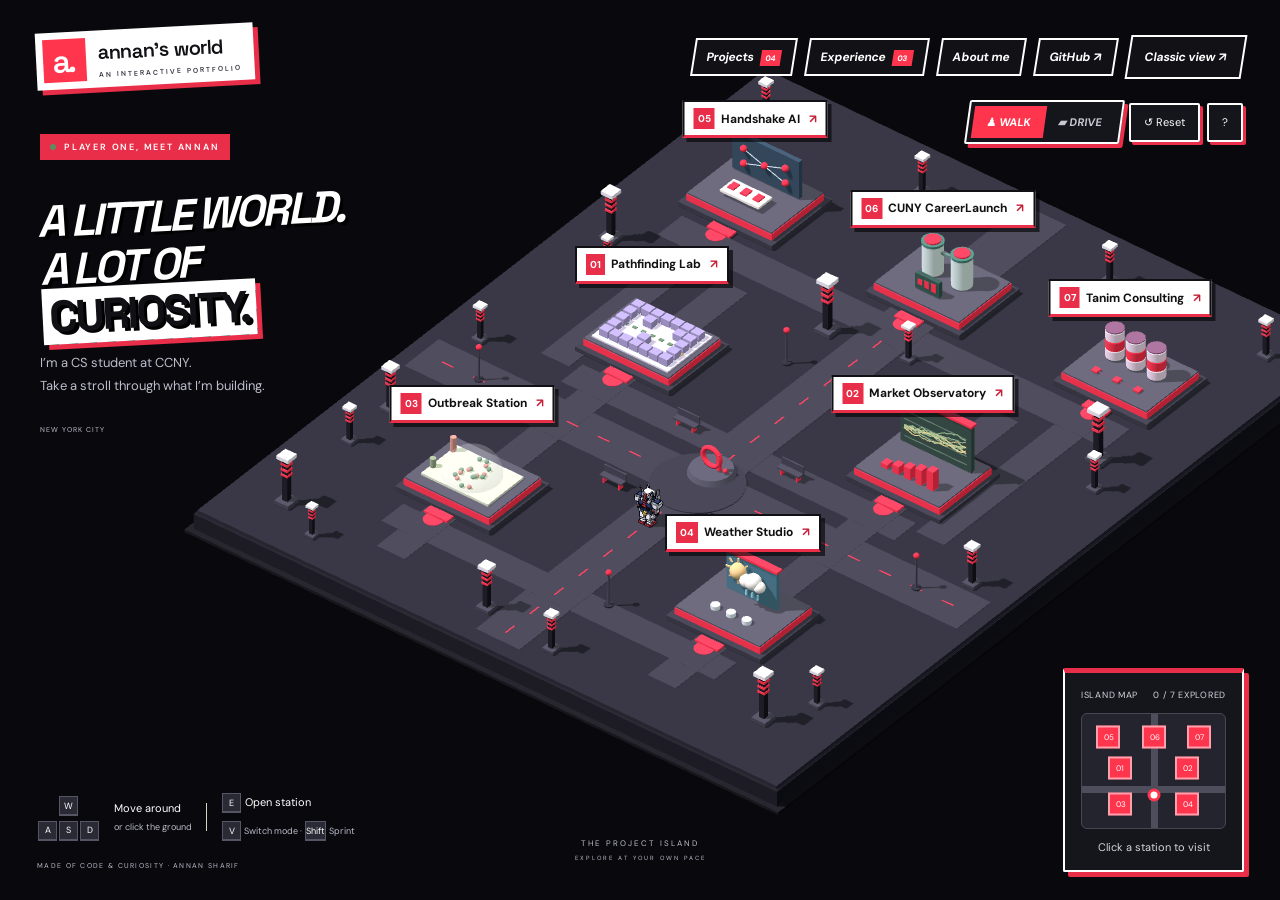
==== commit 40d822c9: "Change location description in index.html Updated location description from 'QUEENS, NEW YORK' to 'N" ====
--- a/index.html
+++ b/index.html
@@ -15,7 +15,7 @@
 <meta name="theme-color" content="#e9eee5"><meta name="description" content="Explore Annan Sharif’s interactive 3D portfolio. Walk or drive between projects in algorithms, simulation, and APIs."><title>Annan’s World — Interactive Portfolio</title><link rel="stylesheet" href="world.css?v=20261005-mecha-final"></head><body>
 <div id="world" tabindex="0" role="region" aria-label="3D portfolio island. Use WASD or arrow keys to move, E to open a nearby station, and V to switch between walking and driving."></div>
 <header class="topbar"><a class="brand" href="index.html"><span class="brand-icon">a.</span><span>annan’s world<small>AN INTERACTIVE PORTFOLIO</small></span></a><nav aria-label="Portfolio navigation"><button id="projects-button">Projects <span>04</span></button><button id="experience-button">Experience <span>03</span></button><button id="about-button">About me</button><a href="https://github.com/annan947" target="_blank" rel="noopener noreferrer">GitHub ↗</a><a class="classic-link" href="classic.html">Classic view ↗</a></nav></header>
-<aside class="intro"><p class="eyebrow"><i></i> PLAYER ONE, MEET ANNAN</p><h1>A little world.<br>A lot of <em>curiosity.</em></h1><p>I’m a CS student at CCNY.<br>Take a stroll through what I’m building.</p><div class="intro-line"><span>QUEENS, NEW YORK</span><span>40.73° N · 73.79° W</span></div></aside>
+<aside class="intro"><p class="eyebrow"><i></i> PLAYER ONE, MEET ANNAN</p><h1>A little world.<br>A lot of <em>curiosity.</em></h1><p>I’m a CS student at CCNY.<br>Take a stroll through what I’m building.</p><div class="intro-line"><span>NEW YORK CITY</span></div></aside>
 <div id="labels" aria-label="Project stations"></div>
 <div class="world-caption"><span>THE PROJECT ISLAND</span><span>EXPLORE AT YOUR OWN PACE</span></div>
 <div class="toolbar"><div class="mode-picker" aria-label="Movement mode"><button id="walk" class="active" aria-pressed="true">♟ Walk</button><button id="drive" aria-pressed="false">▰ Drive</button></div><button id="reset" title="Return to the center">↺ <span>Reset</span></button><button id="soundless-help" aria-label="Show controls">?</button></div>
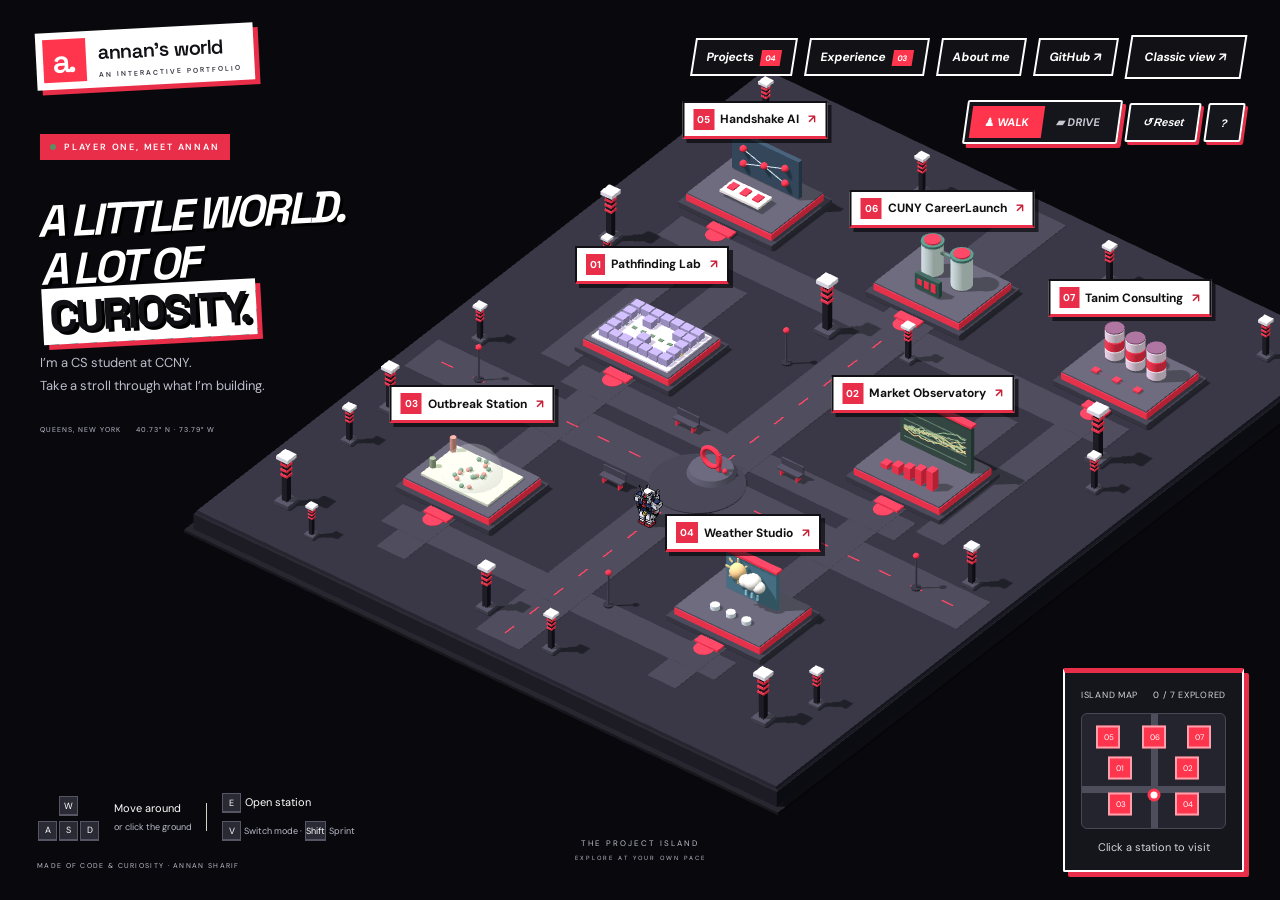
==== commit d4f505e3: "Add files via upload" ====
--- a/index.html
+++ b/index.html
@@ -12,19 +12,19 @@
     window.location.replace(classicUrl.href);
   }
 </script>
-<meta name="theme-color" content="#e9eee5"><meta name="description" content="Explore Annan Sharif’s interactive 3D portfolio. Walk or drive between projects in algorithms, simulation, and APIs."><title>Annan’s World — Interactive Portfolio</title><link rel="stylesheet" href="world.css?v=20261005-mecha-final"></head><body>
+<meta name="theme-color" content="#e9eee5"><meta name="description" content="Explore Annan Sharif’s interactive 3D portfolio. Walk or drive between projects in algorithms, simulation, and APIs."><title>Annan’s World — Interactive Portfolio</title><link rel="stylesheet" href="world.css?v=20261006-joystick"></head><body>
 <div id="world" tabindex="0" role="region" aria-label="3D portfolio island. Use WASD or arrow keys to move, E to open a nearby station, and V to switch between walking and driving."></div>
 <header class="topbar"><a class="brand" href="index.html"><span class="brand-icon">a.</span><span>annan’s world<small>AN INTERACTIVE PORTFOLIO</small></span></a><nav aria-label="Portfolio navigation"><button id="projects-button">Projects <span>04</span></button><button id="experience-button">Experience <span>03</span></button><button id="about-button">About me</button><a href="https://github.com/annan947" target="_blank" rel="noopener noreferrer">GitHub ↗</a><a class="classic-link" href="classic.html">Classic view ↗</a></nav></header>
-<aside class="intro"><p class="eyebrow"><i></i> PLAYER ONE, MEET ANNAN</p><h1>A little world.<br>A lot of <em>curiosity.</em></h1><p>I’m a CS student at CCNY.<br>Take a stroll through what I’m building.</p><div class="intro-line"><span>NEW YORK CITY</span></div></aside>
+<aside class="intro"><p class="eyebrow"><i></i> PLAYER ONE, MEET ANNAN</p><h1>A little world.<br>A lot of <em>curiosity.</em></h1><p>I’m a CS student at CCNY.<br>Take a stroll through what I’m building.</p><div class="intro-line"><span>QUEENS, NEW YORK</span><span>40.73° N · 73.79° W</span></div></aside>
 <div id="labels" aria-label="Project stations"></div>
 <div class="world-caption"><span>THE PROJECT ISLAND</span><span>EXPLORE AT YOUR OWN PACE</span></div>
 <div class="toolbar"><div class="mode-picker" aria-label="Movement mode"><button id="walk" class="active" aria-pressed="true">♟ Walk</button><button id="drive" aria-pressed="false">▰ Drive</button></div><button id="reset" title="Return to the center">↺ <span>Reset</span></button><button id="soundless-help" aria-label="Show controls">?</button></div>
 <div class="bottom-left"><div class="controls"><div><kbd>W</kbd><div><kbd>A</kbd><kbd>S</kbd><kbd>D</kbd></div></div><p>Move around<span>or click the ground</span></p><div class="control-divider"></div><p><kbd>E</kbd> Open station<span><kbd>V</kbd> Switch mode · <kbd>Shift</kbd> Sprint</span></p></div><span class="footnote">MADE OF CODE & CURIOSITY · ANNAN SHARIF</span></div>
 <div id="nearby" hidden><span id="nearby-title"></span><button id="interact">Explore station <kbd>E</kbd> ↗</button></div>
 <aside class="minimap"><div class="map-heading"><span>ISLAND MAP</span><span id="visited">0 / 7 EXPLORED</span></div><div class="map"><div class="map-road horizontal"></div><div class="map-road vertical"></div><div id="map-stations"></div><span id="map-player"></span></div><p>Click a station to visit</p></aside>
-<div class="touch-pad" aria-label="Touch movement"><button data-key="ArrowUp" aria-label="Move forward">↑</button><div><button data-key="ArrowLeft" aria-label="Move left">←</button><button data-key="ArrowDown" aria-label="Move backward">↓</button><button data-key="ArrowRight" aria-label="Move right">→</button></div></div>
+<div class="touch-pad joystick" id="joystick" role="group" aria-label="Touch joystick: drag to walk or drive"><span class="joystick-ring" aria-hidden="true"></span><span class="joystick-knob" aria-hidden="true"></span><span class="joystick-caption">MOVE</span></div>
 <div id="loading"><span class="loading-mark">a.</span><p id="loading-text">Growing a little world…</p><a href="classic.html">Prefer a regular portfolio? ↗</a></div>
 <dialog id="details"><button class="close" aria-label="Close dialog">×</button><div id="dialog-content"></div></dialog>
 <noscript><div class="no-js">This 3D world needs JavaScript. <a href="classic.html">View the classic portfolio →</a></div></noscript>
-<script type="module" src="world.js?v=20261005-mecha-final"></script><script>setTimeout(()=>{const t=document.getElementById('loading-text');if(t)t.textContent='If the world is taking a while, try the classic portfolio below.'},15000)</script>
+<script type="module" src="world.js?v=20261006-joystick"></script><script>setTimeout(()=>{const t=document.getElementById('loading-text');if(t)t.textContent='If the world is taking a while, try the classic portfolio below.'},15000)</script>
 </body></html>
--- a/world.css
+++ b/world.css
@@ -950,3 +950,29 @@
 .station-label small { display:none; }.station-label .number { padding:4px; font-size:10px; }
 .station-label>span:last-child { margin-left:3px; }
 @media(max-width:650px) { .station-label { padding:4px 6px; max-width:125px; font-size:10px; gap:4px; }.station-label .number { font-size:9px; padding:3px; } }
+
+/* Match the Reset and help buttons to the angled mode picker. */
+.toolbar > button {
+  transform: skew(-8deg);
+  font-style: italic;
+  font-weight: 700;
+}
+
+/* Mobile analog joystick. Browser gestures are blocked only on this control. */
+.touch-pad.joystick {
+    width: 116px;
+    height: 116px;
+    border: 2px solid #fff;
+    border-radius: 50%;
+    background: radial-gradient(circle, #ff354d22 0 48%, #111116e8 49%);
+    box-shadow: 4px 4px 0 #e82e48;
+    touch-action: none;
+    user-select: none;
+    -webkit-user-select: none;
+    -webkit-touch-callout: none;
+}
+.joystick-ring { position:absolute; inset:18px; border:1px dashed #ff354d; border-radius:50%; pointer-events:none; }
+.joystick-knob { position:absolute; left:50%; top:50%; width:46px; height:46px; border:2px solid white; border-radius:50%; background:#ff354d; box-shadow:0 3px 12px #0009; transform:translate(-50%, -50%); pointer-events:none; }
+.joystick-caption { position:absolute; bottom:7px; left:0; width:100%; font-size:9px; font-weight:800; letter-spacing:2px; pointer-events:none; }
+.joystick.active { border-color:#ff354d; }
+@media (pointer:fine) { .touch-pad.joystick { display:none; } }
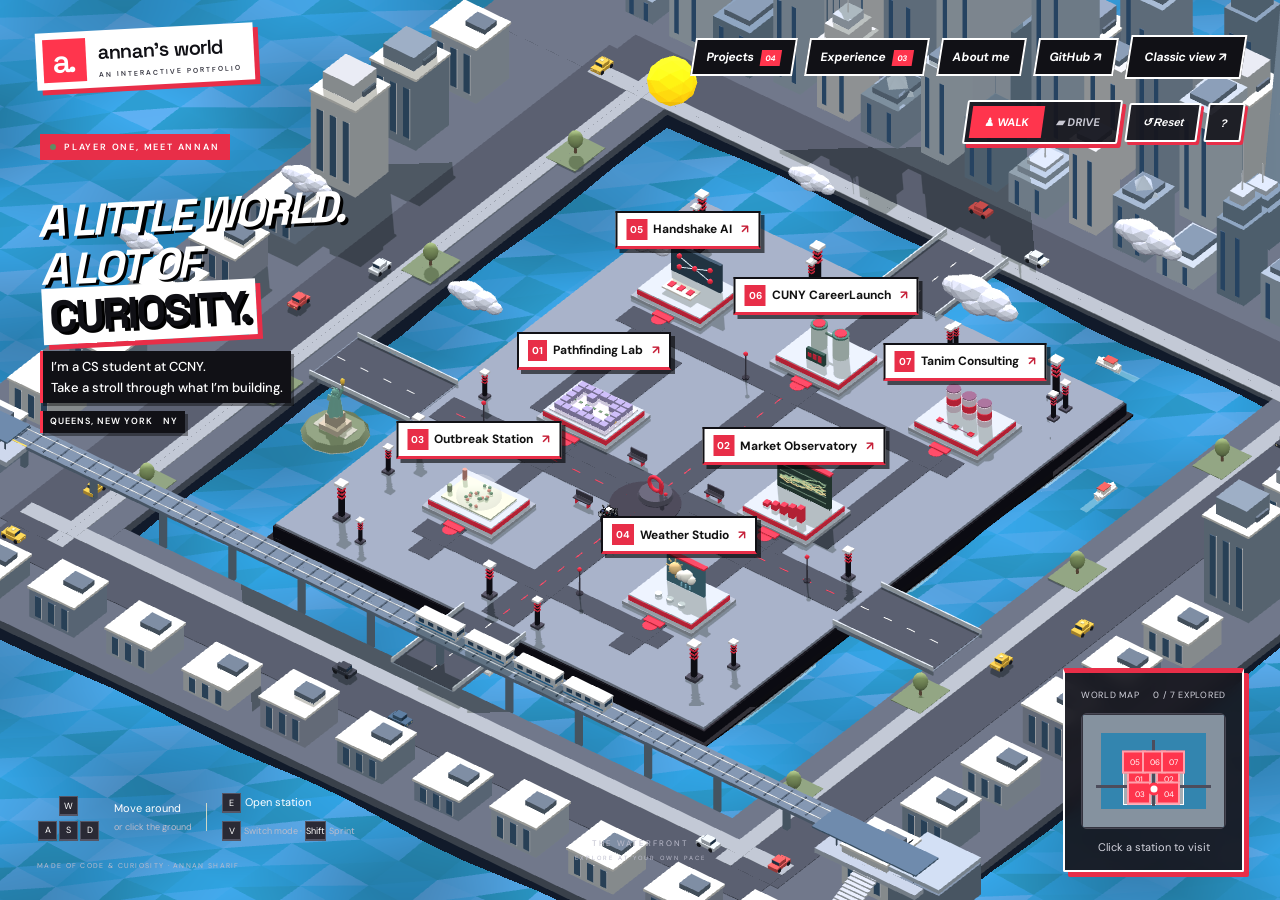
==== commit b6f2c26f: "Add files via upload" ====
--- a/index.html
+++ b/index.html
@@ -12,19 +12,19 @@
     window.location.replace(classicUrl.href);
   }
 </script>
-<meta name="theme-color" content="#e9eee5"><meta name="description" content="Explore Annan Sharif’s interactive 3D portfolio. Walk or drive between projects in algorithms, simulation, and APIs."><title>Annan’s World — Interactive Portfolio</title><link rel="stylesheet" href="world.css?v=20261006-joystick"></head><body>
+<meta name="theme-color" content="#e9eee5"><meta name="description" content="Explore Annan Sharif’s interactive 3D portfolio. Walk or drive between projects in algorithms, simulation, and APIs."><title>Annan’s World — Interactive Portfolio</title><link rel="stylesheet" href="world.css?v=20261006-compact-train"></head><body>
 <div id="world" tabindex="0" role="region" aria-label="3D portfolio island. Use WASD or arrow keys to move, E to open a nearby station, and V to switch between walking and driving."></div>
 <header class="topbar"><a class="brand" href="index.html"><span class="brand-icon">a.</span><span>annan’s world<small>AN INTERACTIVE PORTFOLIO</small></span></a><nav aria-label="Portfolio navigation"><button id="projects-button">Projects <span>04</span></button><button id="experience-button">Experience <span>03</span></button><button id="about-button">About me</button><a href="https://github.com/annan947" target="_blank" rel="noopener noreferrer">GitHub ↗</a><a class="classic-link" href="classic.html">Classic view ↗</a></nav></header>
-<aside class="intro"><p class="eyebrow"><i></i> PLAYER ONE, MEET ANNAN</p><h1>A little world.<br>A lot of <em>curiosity.</em></h1><p>I’m a CS student at CCNY.<br>Take a stroll through what I’m building.</p><div class="intro-line"><span>QUEENS, NEW YORK</span><span>40.73° N · 73.79° W</span></div></aside>
+<aside class="intro"><p class="eyebrow"><i></i> PLAYER ONE, MEET ANNAN</p><h1>A little world.<br>A lot of <em>curiosity.</em></h1><p>I’m a CS student at CCNY.<br>Take a stroll through what I’m building.</p><div class="intro-line"><span>QUEENS, NEW YORK</span><span>NY</span></div></aside>
 <div id="labels" aria-label="Project stations"></div>
-<div class="world-caption"><span>THE PROJECT ISLAND</span><span>EXPLORE AT YOUR OWN PACE</span></div>
+<div class="world-caption"><span>THE WATERFRONT</span><span>EXPLORE AT YOUR OWN PACE</span></div>
 <div class="toolbar"><div class="mode-picker" aria-label="Movement mode"><button id="walk" class="active" aria-pressed="true">♟ Walk</button><button id="drive" aria-pressed="false">▰ Drive</button></div><button id="reset" title="Return to the center">↺ <span>Reset</span></button><button id="soundless-help" aria-label="Show controls">?</button></div>
 <div class="bottom-left"><div class="controls"><div><kbd>W</kbd><div><kbd>A</kbd><kbd>S</kbd><kbd>D</kbd></div></div><p>Move around<span>or click the ground</span></p><div class="control-divider"></div><p><kbd>E</kbd> Open station<span><kbd>V</kbd> Switch mode · <kbd>Shift</kbd> Sprint</span></p></div><span class="footnote">MADE OF CODE & CURIOSITY · ANNAN SHARIF</span></div>
 <div id="nearby" hidden><span id="nearby-title"></span><button id="interact">Explore station <kbd>E</kbd> ↗</button></div>
-<aside class="minimap"><div class="map-heading"><span>ISLAND MAP</span><span id="visited">0 / 7 EXPLORED</span></div><div class="map"><div class="map-road horizontal"></div><div class="map-road vertical"></div><div id="map-stations"></div><span id="map-player"></span></div><p>Click a station to visit</p></aside>
+<aside class="minimap"><div class="map-heading"><span>WORLD MAP</span><span id="visited">0 / 7 EXPLORED</span></div><div class="map"><div class="map-city-ring"></div><div class="map-center-island"></div><div class="map-road horizontal"></div><div class="map-road vertical"></div><div id="map-stations"></div><span id="map-player"></span></div><p>Click a station to visit</p></aside>
 <div class="touch-pad joystick" id="joystick" role="group" aria-label="Touch joystick: drag to walk or drive"><span class="joystick-ring" aria-hidden="true"></span><span class="joystick-knob" aria-hidden="true"></span><span class="joystick-caption">MOVE</span></div>
-<div id="loading"><span class="loading-mark">a.</span><p id="loading-text">Growing a little world…</p><a href="classic.html">Prefer a regular portfolio? ↗</a></div>
+<div id="loading"><span class="loading-mark">a.</span><p id="loading-text">Loading the waterfront…</p><a href="classic.html">Prefer a regular portfolio? ↗</a></div>
 <dialog id="details"><button class="close" aria-label="Close dialog">×</button><div id="dialog-content"></div></dialog>
 <noscript><div class="no-js">This 3D world needs JavaScript. <a href="classic.html">View the classic portfolio →</a></div></noscript>
-<script type="module" src="world.js?v=20261006-joystick"></script><script>setTimeout(()=>{const t=document.getElementById('loading-text');if(t)t.textContent='If the world is taking a while, try the classic portfolio below.'},15000)</script>
+<script type="module" src="world.js?v=20261006-independent-sky"></script><script>setTimeout(()=>{const t=document.getElementById('loading-text');if(t)t.textContent='If the world is taking a while, try the classic portfolio below.'},15000)</script>
 </body></html>
--- a/world.css
+++ b/world.css
@@ -976,3 +976,38 @@
 .joystick-caption { position:absolute; bottom:7px; left:0; width:100%; font-size:9px; font-weight:800; letter-spacing:2px; pointer-events:none; }
 .joystick.active { border-color:#ff354d; }
 @media (pointer:fine) { .touch-pad.joystick { display:none; } }
+
+/* Two-island world labels and minimap. */
+#map-stations { position:absolute; inset:0; }
+
+.map { background:#34343f; }
+
+.map-city-ring{position:absolute;inset:1%;border:18px solid #85929f;background:#3385af;pointer-events:none}.map-center-island{position:absolute;left:28.5%;top:32.8%;width:43%;height:46.7%;background:#a4adb4;border:1px solid white;pointer-events:none}.map-road.horizontal{top:62%;left:10%;right:10%;height:3px}.map-road.vertical{left:49%;top:23%;bottom:19%;width:3px}
+
+/* Keep intro copy readable over water and bright city scenery. */
+.intro > p:not(.eyebrow) {
+    color: #fff;
+    background: #111116;
+    border-left: 3px solid #ff354d;
+    width: fit-content;
+    max-width: 100%;
+    box-sizing: border-box;
+    padding: 5px 8px;
+    margin: 10px 0 8px;
+    line-height: 1.65;
+    font-weight: 500;
+    box-shadow: 3px 3px 0 #0006;
+}
+.intro-line {
+    width: fit-content;
+    max-width: 100%;
+    padding: 4px 7px;
+    gap: 10px;
+    color: #fff;
+    background: #111116;
+    border-left: 3px solid #ff354d;
+    font-size: 9px;
+    font-weight: 600;
+    line-height: 1.5;
+    box-shadow: 3px 3px 0 #0006;
+}
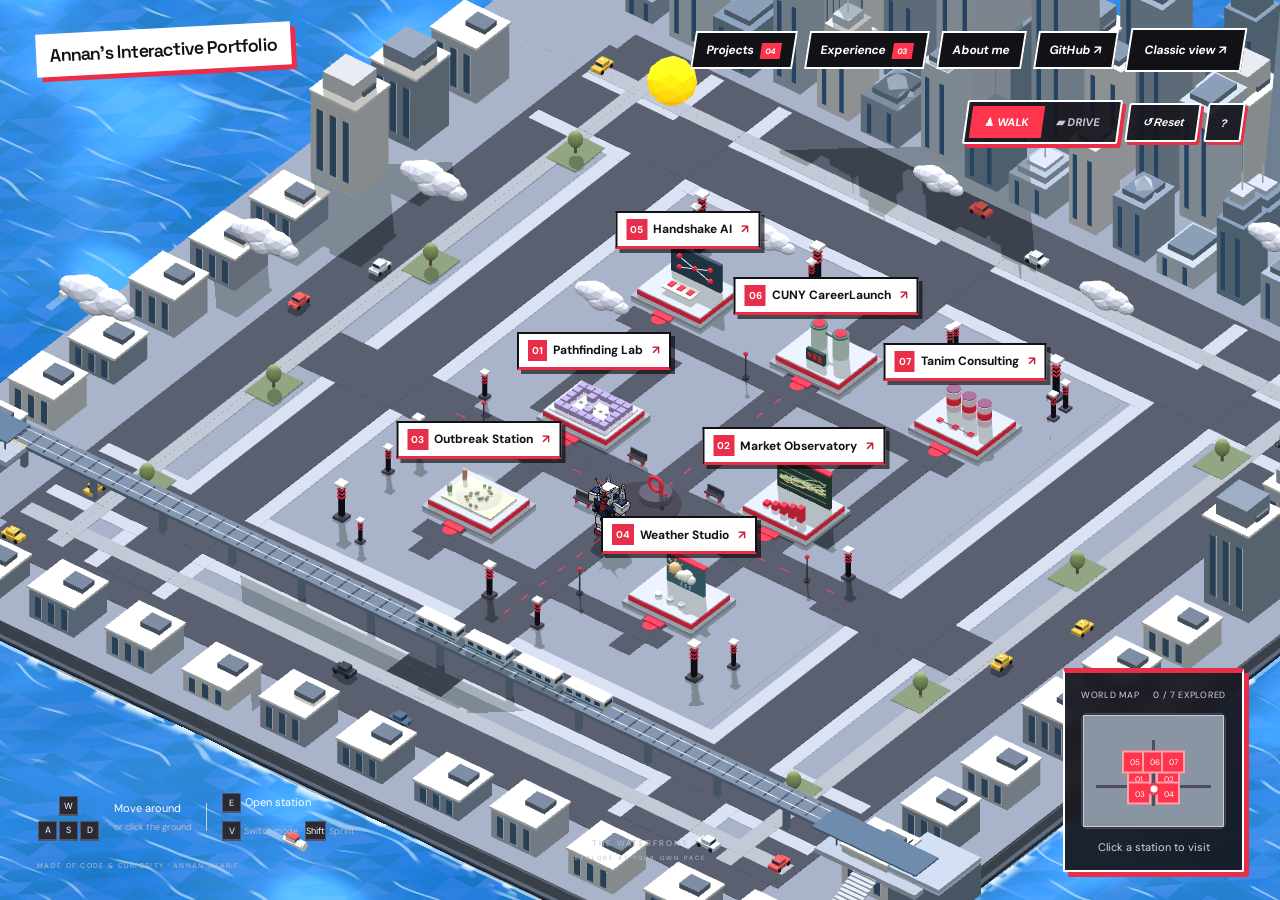
==== commit 24b48ae9: "Add files via upload" ====
--- a/index.html
+++ b/index.html
@@ -12,10 +12,10 @@
     window.location.replace(classicUrl.href);
   }
 </script>
-<meta name="theme-color" content="#e9eee5"><meta name="description" content="Explore Annan Sharif’s interactive 3D portfolio. Walk or drive between projects in algorithms, simulation, and APIs."><title>Annan’s World — Interactive Portfolio</title><link rel="stylesheet" href="world.css?v=20261006-compact-train"></head><body>
+<meta name="theme-color" content="#e9eee5"><meta name="description" content="Explore Annan Sharif’s interactive 3D portfolio. Walk or drive between projects in algorithms, simulation, and APIs."><title>Annan’s World — Interactive Portfolio</title><link rel="stylesheet" href="world.css?v=20261006-clean-ui"></head><body>
 <div id="world" tabindex="0" role="region" aria-label="3D portfolio island. Use WASD or arrow keys to move, E to open a nearby station, and V to switch between walking and driving."></div>
-<header class="topbar"><a class="brand" href="index.html"><span class="brand-icon">a.</span><span>annan’s world<small>AN INTERACTIVE PORTFOLIO</small></span></a><nav aria-label="Portfolio navigation"><button id="projects-button">Projects <span>04</span></button><button id="experience-button">Experience <span>03</span></button><button id="about-button">About me</button><a href="https://github.com/annan947" target="_blank" rel="noopener noreferrer">GitHub ↗</a><a class="classic-link" href="classic.html">Classic view ↗</a></nav></header>
-<aside class="intro"><p class="eyebrow"><i></i> PLAYER ONE, MEET ANNAN</p><h1>A little world.<br>A lot of <em>curiosity.</em></h1><p>I’m a CS student at CCNY.<br>Take a stroll through what I’m building.</p><div class="intro-line"><span>QUEENS, NEW YORK</span><span>NY</span></div></aside>
+<header class="topbar"><a class="brand" href="index.html"><span>Annan’s Interactive Portfolio</span></a><nav aria-label="Portfolio navigation"><button id="projects-button">Projects <span>04</span></button><button id="experience-button">Experience <span>03</span></button><button id="about-button">About me</button><a href="https://github.com/annan947" target="_blank" rel="noopener noreferrer">GitHub ↗</a><a class="classic-link" href="classic.html">Classic view ↗</a></nav></header>
+
 <div id="labels" aria-label="Project stations"></div>
 <div class="world-caption"><span>THE WATERFRONT</span><span>EXPLORE AT YOUR OWN PACE</span></div>
 <div class="toolbar"><div class="mode-picker" aria-label="Movement mode"><button id="walk" class="active" aria-pressed="true">♟ Walk</button><button id="drive" aria-pressed="false">▰ Drive</button></div><button id="reset" title="Return to the center">↺ <span>Reset</span></button><button id="soundless-help" aria-label="Show controls">?</button></div>
@@ -26,5 +26,5 @@
 <div id="loading"><span class="loading-mark">a.</span><p id="loading-text">Loading the waterfront…</p><a href="classic.html">Prefer a regular portfolio? ↗</a></div>
 <dialog id="details"><button class="close" aria-label="Close dialog">×</button><div id="dialog-content"></div></dialog>
 <noscript><div class="no-js">This 3D world needs JavaScript. <a href="classic.html">View the classic portfolio →</a></div></noscript>
-<script type="module" src="world.js?v=20261006-independent-sky"></script><script>setTimeout(()=>{const t=document.getElementById('loading-text');if(t)t.textContent='If the world is taking a while, try the classic portfolio below.'},15000)</script>
+<script type="module" src="world.js?v=20261006-cartoon-blue"></script><script>setTimeout(()=>{const t=document.getElementById('loading-text');if(t)t.textContent='If the world is taking a while, try the classic portfolio below.'},15000)</script>
 </body></html>
--- a/world.css
+++ b/world.css
@@ -1011,3 +1011,10 @@
     line-height: 1.5;
     box-shadow: 3px 3px 0 #0006;
 }
+
+/* One connected city map, with the waterfront outside the landmass. */
+.map-city-ring { inset:1%; border:1px solid #c5cfd4; background:#8995a3; }
+.map-center-island { background:#8995a3; border:0; }
+
+.brand { font-size:18px; line-height:1.3; padding:10px 14px; }
+@media(max-width:800px) { .brand { font-size:14px; } }
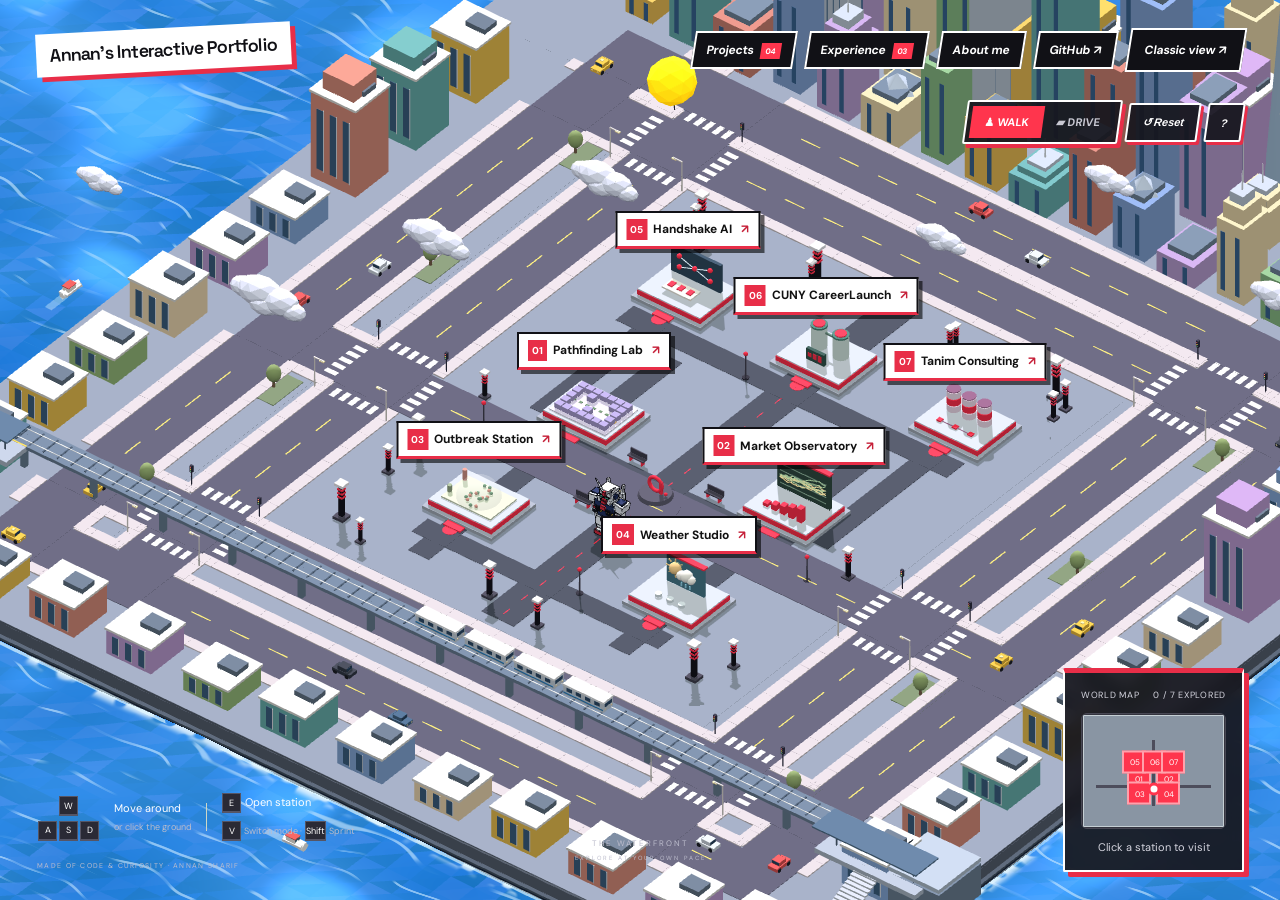
==== commit 47764ef7: "Add files via upload" ====
--- a/index.html
+++ b/index.html
@@ -26,5 +26,5 @@
 <div id="loading"><span class="loading-mark">a.</span><p id="loading-text">Loading the waterfront…</p><a href="classic.html">Prefer a regular portfolio? ↗</a></div>
 <dialog id="details"><button class="close" aria-label="Close dialog">×</button><div id="dialog-content"></div></dialog>
 <noscript><div class="no-js">This 3D world needs JavaScript. <a href="classic.html">View the classic portfolio →</a></div></noscript>
-<script type="module" src="world.js?v=20261006-cartoon-blue"></script><script>setTimeout(()=>{const t=document.getElementById('loading-text');if(t)t.textContent='If the world is taking a while, try the classic portfolio below.'},15000)</script>
+<script type="module" src="world.js?v=20261006-colorful-streets"></script><script>setTimeout(()=>{const t=document.getElementById('loading-text');if(t)t.textContent='If the world is taking a while, try the classic portfolio below.'},15000)</script>
 </body></html>
